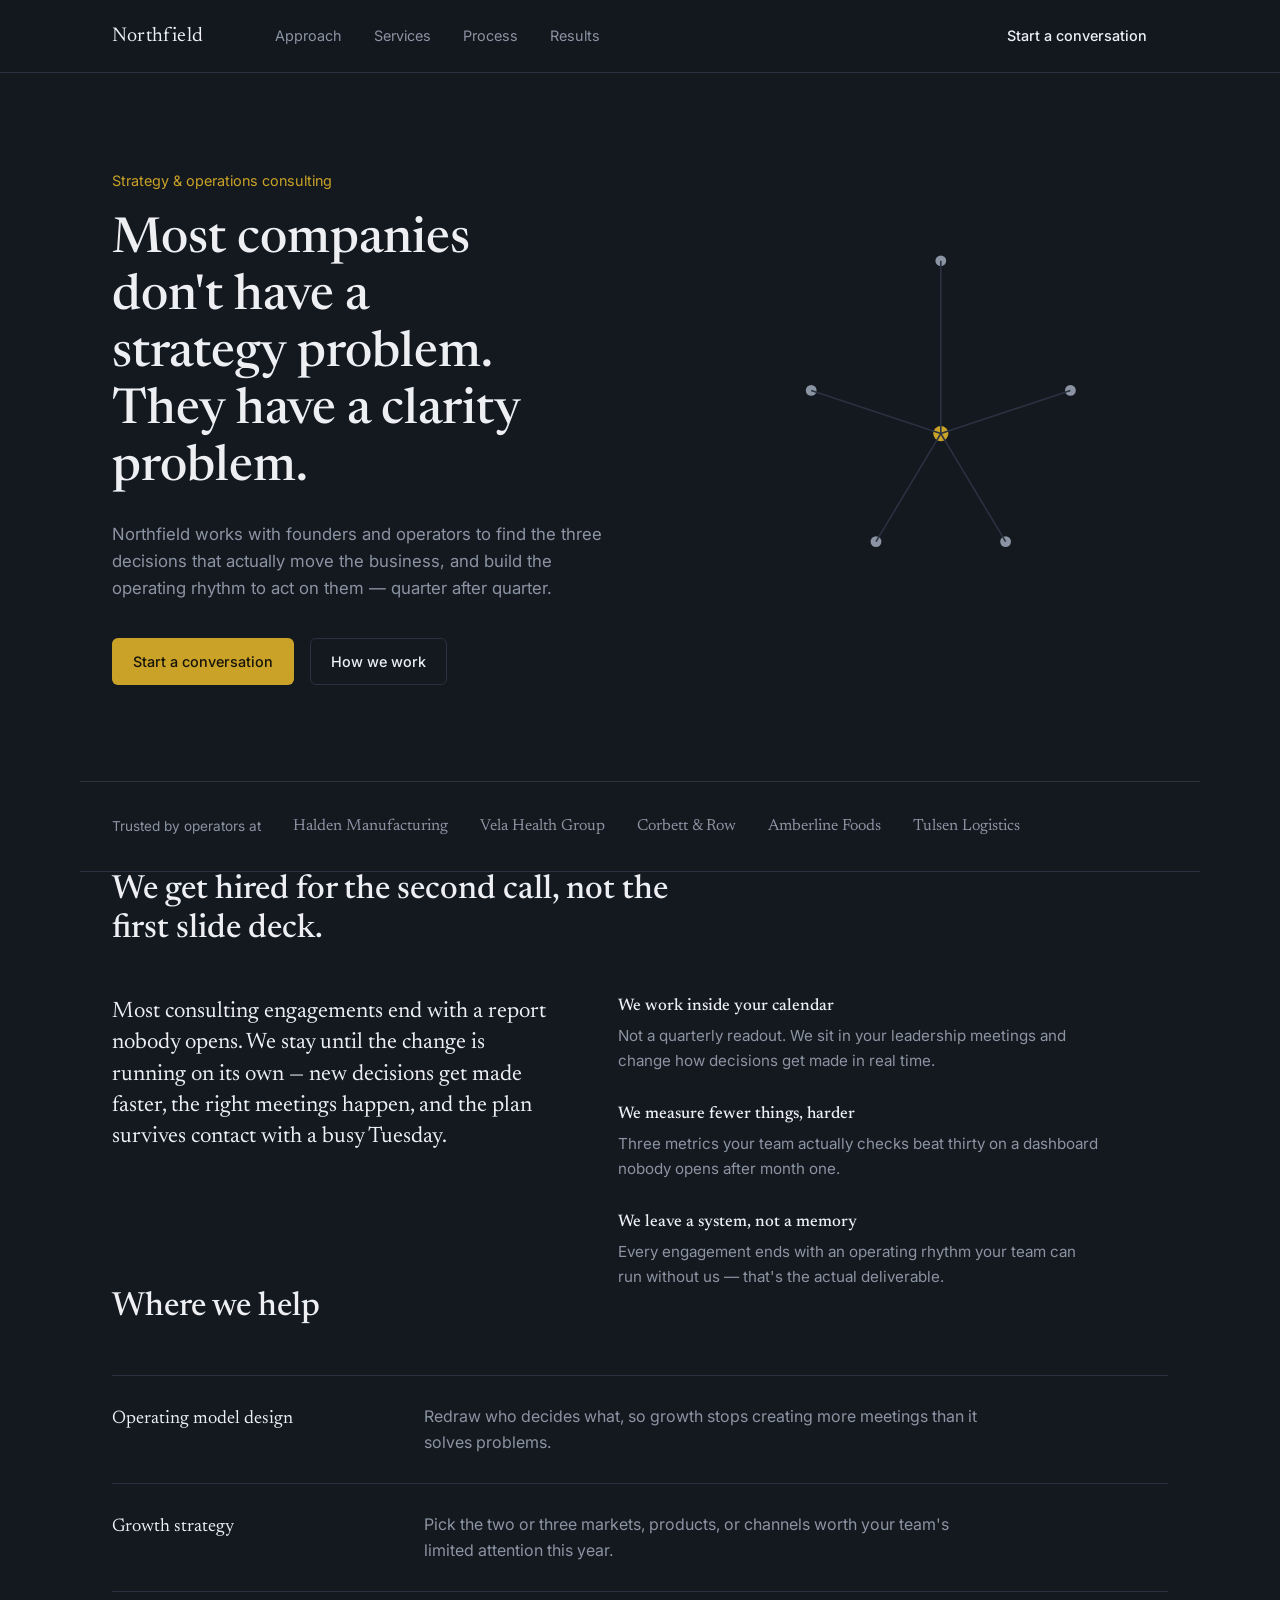
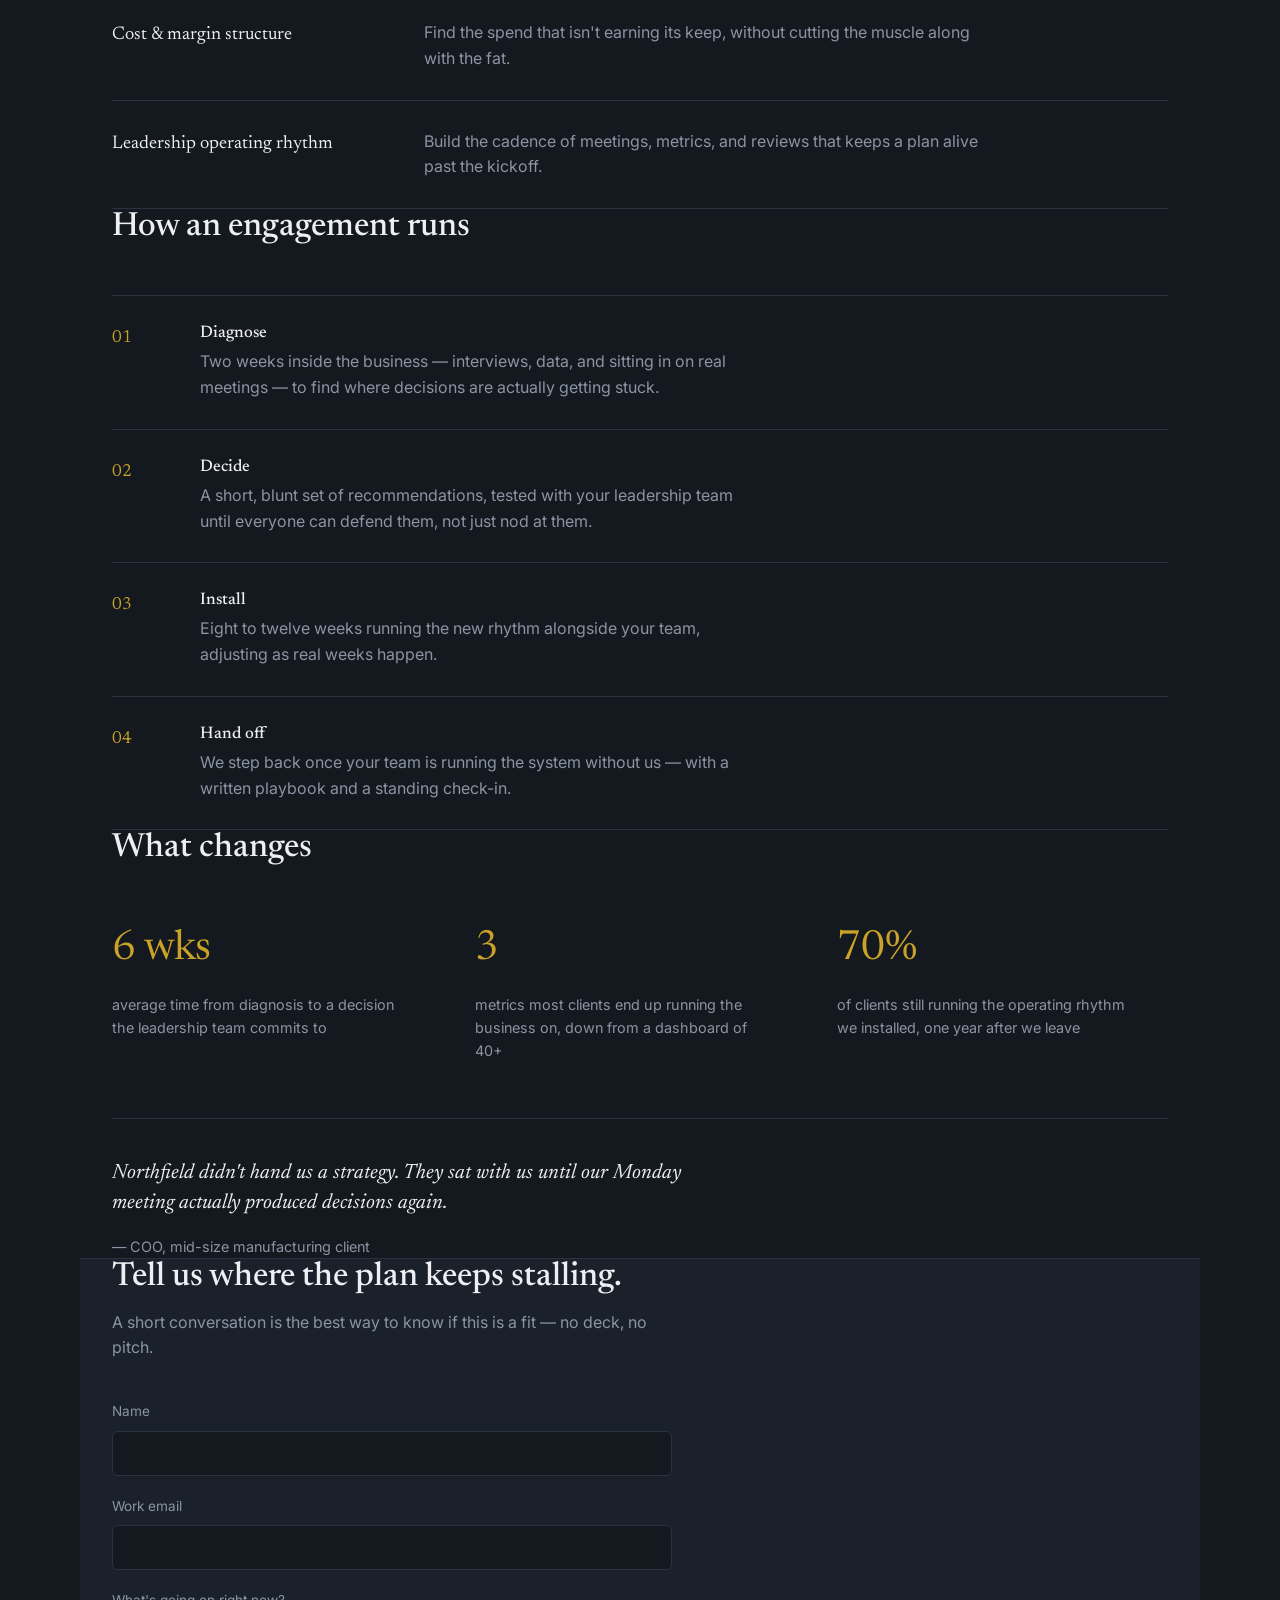
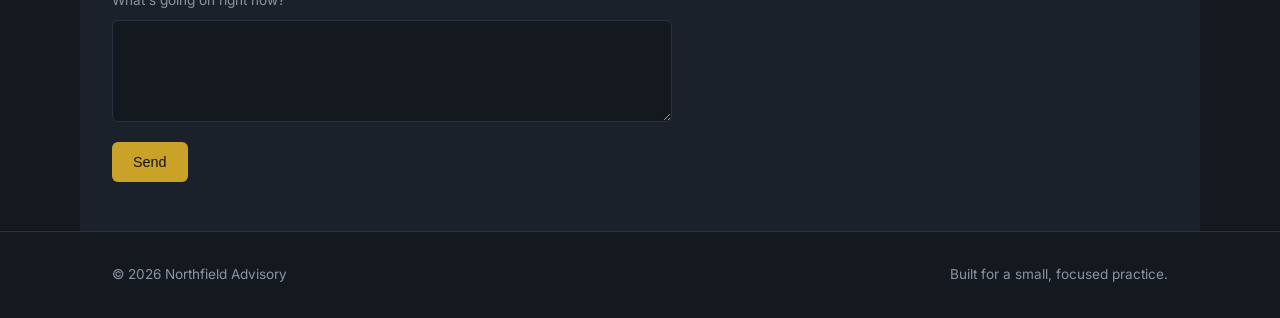
==== index.html @ 69c6c105 "Add files via upload" ====
<!DOCTYPE html>
<html lang="en">
<head>
<meta charset="UTF-8">
<meta name="viewport" content="width=device-width, initial-scale=1.0">
<title>Northfield Advisory — Strategy & Operations Consulting</title>
<meta name="description" content="Northfield Advisory helps mid-size companies fix operations, sharpen strategy, and grow without adding chaos.">
<link rel="preconnect" href="https://fonts.googleapis.com">
<link rel="preconnect" href="https://fonts.gstatic.com" crossorigin>
<link href="https://fonts.googleapis.com/css2?family=Newsreader:ital,opsz,wght@0,6..72,400;0,6..72,500;0,6..72,600;1,6..72,400&family=Inter:wght@400;500;600&display=swap" rel="stylesheet">
<link rel="stylesheet" href="style.css">
</head>
<body>

<header class="site-header">
  <div class="wrap header-row">
    <a href="#top" class="wordmark">Northfield</a>
    <nav class="nav" aria-label="Primary">
      <a href="#approach">Approach</a>
      <a href="#services">Services</a>
      <a href="#process">Process</a>
      <a href="#results">Results</a>
    </nav>
    <a href="#contact" class="btn btn-header">Start a conversation</a>
    <button class="nav-toggle" aria-label="Open menu" aria-expanded="false">
      <span></span><span></span><span></span>
    </button>
  </div>
</header>

<nav class="nav-mobile" aria-label="Mobile">
  <a href="#approach">Approach</a>
  <a href="#services">Services</a>
  <a href="#process">Process</a>
  <a href="#results">Results</a>
  <a href="#contact">Start a conversation</a>
</nav>

<main id="top">

  <section class="hero wrap">
    <div class="hero-text">
      <p class="kicker">Strategy &amp; operations consulting</p>
      <h1>Most companies don't have a strategy problem.<br>They have a clarity problem.</h1>
      <p class="hero-sub">Northfield works with founders and operators to find the three decisions that actually move the business, and build the operating rhythm to act on them — quarter after quarter.</p>
      <div class="hero-actions">
        <a href="#contact" class="btn btn-primary">Start a conversation</a>
        <a href="#approach" class="btn btn-ghost">How we work</a>
      </div>
    </div>
    <div class="hero-diagram" aria-hidden="true">
      <svg viewBox="0 0 420 420" fill="none" xmlns="http://www.w3.org/2000/svg">
        <circle cx="210" cy="60" r="5" class="node node-a"/>
        <circle cx="90" cy="180" r="5" class="node node-b"/>
        <circle cx="330" cy="180" r="5" class="node node-b"/>
        <circle cx="150" cy="320" r="5" class="node node-c"/>
        <circle cx="270" cy="320" r="5" class="node node-c"/>
        <circle cx="210" cy="220" r="7" class="node node-core"/>
        <line x1="210" y1="60" x2="210" y2="220" class="edge"/>
        <line x1="90" y1="180" x2="210" y2="220" class="edge"/>
        <line x1="330" y1="180" x2="210" y2="220" class="edge"/>
        <line x1="150" y1="320" x2="210" y2="220" class="edge"/>
        <line x1="270" y1="320" x2="210" y2="220" class="edge"/>
      </svg>
    </div>
  </section>

  <section class="strip wrap">
    <p>Trusted by operators at</p>
    <ul class="logo-row">
      <li>Halden Manufacturing</li>
      <li>Vela Health Group</li>
      <li>Corbett &amp; Row</li>
      <li>Amberline Foods</li>
      <li>Tulsen Logistics</li>
    </ul>
  </section>

  <section id="approach" class="approach wrap">
    <div class="section-head">
      <h2>We get hired for the second call, not the first slide deck.</h2>
    </div>
    <div class="approach-grid">
      <p class="approach-lead">Most consulting engagements end with a report nobody opens. We stay until the change is running on its own — new decisions get made faster, the right meetings happen, and the plan survives contact with a busy Tuesday.</p>
      <div class="approach-points">
        <div class="point">
          <h3>We work inside your calendar</h3>
          <p>Not a quarterly readout. We sit in your leadership meetings and change how decisions get made in real time.</p>
        </div>
        <div class="point">
          <h3>We measure fewer things, harder</h3>
          <p>Three metrics your team actually checks beat thirty on a dashboard nobody opens after month one.</p>
        </div>
        <div class="point">
          <h3>We leave a system, not a memory</h3>
          <p>Every engagement ends with an operating rhythm your team can run without us — that's the actual deliverable.</p>
        </div>
      </div>
    </div>
  </section>

  <section id="services" class="services wrap">
    <div class="section-head">
      <h2>Where we help</h2>
    </div>
    <ul class="service-list">
      <li class="service-row">
        <span class="service-name">Operating model design</span>
        <span class="service-desc">Redraw who decides what, so growth stops creating more meetings than it solves problems.</span>
      </li>
      <li class="service-row">
        <span class="service-name">Growth strategy</span>
        <span class="service-desc">Pick the two or three markets, products, or channels worth your team's limited attention this year.</span>
      </li>
      <li class="service-row">
        <span class="service-name">Cost &amp; margin structure</span>
        <span class="service-desc">Find the spend that isn't earning its keep, without cutting the muscle along with the fat.</span>
      </li>
      <li class="service-row">
        <span class="service-name">Leadership operating rhythm</span>
        <span class="service-desc">Build the cadence of meetings, metrics, and reviews that keeps a plan alive past the kickoff.</span>
      </li>
    </ul>
  </section>

  <section id="process" class="process wrap">
    <div class="section-head">
      <h2>How an engagement runs</h2>
    </div>
    <ol class="process-list">
      <li>
        <span class="process-index">01</span>
        <div>
          <h3>Diagnose</h3>
          <p>Two weeks inside the business — interviews, data, and sitting in on real meetings — to find where decisions are actually getting stuck.</p>
        </div>
      </li>
      <li>
        <span class="process-index">02</span>
        <div>
          <h3>Decide</h3>
          <p>A short, blunt set of recommendations, tested with your leadership team until everyone can defend them, not just nod at them.</p>
        </div>
      </li>
      <li>
        <span class="process-index">03</span>
        <div>
          <h3>Install</h3>
          <p>Eight to twelve weeks running the new rhythm alongside your team, adjusting as real weeks happen.</p>
        </div>
      </li>
      <li>
        <span class="process-index">04</span>
        <div>
          <h3>Hand off</h3>
          <p>We step back once your team is running the system without us — with a written playbook and a standing check-in.</p>
        </div>
      </li>
    </ol>
  </section>

  <section id="results" class="results wrap">
    <div class="section-head">
      <h2>What changes</h2>
    </div>
    <div class="results-grid">
      <div class="stat">
        <p class="stat-number">6 wks</p>
        <p class="stat-label">average time from diagnosis to a decision the leadership team commits to</p>
      </div>
      <div class="stat">
        <p class="stat-number">3</p>
        <p class="stat-label">metrics most clients end up running the business on, down from a dashboard of 40+</p>
      </div>
      <div class="stat">
        <p class="stat-number">70%</p>
        <p class="stat-label">of clients still running the operating rhythm we installed, one year after we leave</p>
      </div>
    </div>
    <blockquote class="quote">
      <p>Northfield didn't hand us a strategy. They sat with us until our Monday meeting actually produced decisions again.</p>
      <cite>— COO, mid-size manufacturing client</cite>
    </blockquote>
  </section>

  <section id="contact" class="contact wrap">
    <div class="contact-inner">
      <h2>Tell us where the plan keeps stalling.</h2>
      <p>A short conversation is the best way to know if this is a fit — no deck, no pitch.</p>
      <form class="contact-form" id="contact-form" novalidate>
        <div class="form-row">
          <label for="name">Name</label>
          <input type="text" id="name" name="name" required>
        </div>
        <div class="form-row">
          <label for="email">Work email</label>
          <input type="email" id="email" name="email" required>
        </div>
        <div class="form-row">
          <label for="message">What's going on right now?</label>
          <textarea id="message" name="message" rows="4" required></textarea>
        </div>
        <button type="submit" class="btn btn-primary">Send</button>
        <p class="form-status" id="form-status" role="status" aria-live="polite"></p>
      </form>
    </div>
  </section>

</main>

<footer class="site-footer">
  <div class="wrap footer-row">
    <p>&copy; <span id="year"></span> Northfield Advisory</p>
    <p class="footer-note">Built for a small, focused practice.</p>
  </div>
</footer>

<script src="script.js"></script>
</body>
</html>
---- style.css ----
/* ---------- Tokens ---------- */
:root {
  --bg: #14181F;
  --surface: #1B212B;
  --line: #2A3140;
  --text: #EDEFF2;
  --text-muted: #8B94A3;
  --accent: #C9A227;
  --accent-dim: #9C8036;

  --font-display: "Newsreader", Georgia, serif;
  --font-body: "Inter", -apple-system, BlinkMacSystemFont, sans-serif;

  --wrap: 1120px;
  --radius: 6px;
}

* { box-sizing: border-box; }

html { scroll-behavior: smooth; }

@media (prefers-reduced-motion: reduce) {
  html { scroll-behavior: auto; }
  * { animation-duration: 0.01ms !important; transition-duration: 0.01ms !important; }
}

body {
  margin: 0;
  background: var(--bg);
  color: var(--text);
  font-family: var(--font-body);
  font-size: 16px;
  line-height: 1.6;
  -webkit-font-smoothing: antialiased;
}

.wrap {
  max-width: var(--wrap);
  margin: 0 auto;
  padding: 0 32px;
}

h1, h2, h3 {
  font-family: var(--font-display);
  font-weight: 500;
  line-height: 1.15;
  margin: 0;
  color: var(--text);
}

p { margin: 0; }

a {
  color: inherit;
  text-decoration: none;
}

:focus-visible {
  outline: 2px solid var(--accent);
  outline-offset: 3px;
}

/* ---------- Header ---------- */
.site-header {
  position: sticky;
  top: 0;
  z-index: 50;
  background: rgba(20, 24, 31, 0.88);
  backdrop-filter: blur(8px);
  border-bottom: 1px solid var(--line);
}

.header-row {
  display: flex;
  align-items: center;
  justify-content: space-between;
  height: 72px;
  gap: 24px;
}

.wordmark {
  font-family: var(--font-display);
  font-size: 1.25rem;
  letter-spacing: 0.01em;
}

.nav {
  display: flex;
  gap: 32px;
  margin-right: auto;
  margin-left: 48px;
}

.nav a {
  font-size: 0.9rem;
  color: var(--text-muted);
  transition: color 0.15s ease;
}

.nav a:hover { color: var(--text); }

.btn {
  display: inline-flex;
  align-items: center;
  justify-content: center;
  padding: 11px 20px;
  border-radius: var(--radius);
  font-size: 0.9rem;
  font-weight: 500;
  border: 1px solid transparent;
  cursor: pointer;
  transition: background 0.15s ease, border-color 0.15s ease, color 0.15s ease;
}

.btn-primary {
  background: var(--accent);
  color: #17140A;
}
.btn-primary:hover { background: #DDB542; }

.btn-ghost {
  border-color: var(--line);
  color: var(--text);
}
.btn-ghost:hover { border-color: var(--text-muted); }

.btn-header { flex-shrink: 0; }

.nav-toggle {
  display: none;
  flex-direction: column;
  justify-content: center;
  gap: 5px;
  width: 32px;
  height: 32px;
  background: none;
  border: none;
  cursor: pointer;
}
.nav-toggle span {
  display: block;
  height: 2px;
  background: var(--text);
}

.nav-mobile {
  display: none;
  flex-direction: column;
  background: var(--surface);
  border-bottom: 1px solid var(--line);
  padding: 8px 32px 20px;
}
.nav-mobile a {
  padding: 12px 0;
  border-bottom: 1px solid var(--line);
  color: var(--text-muted);
}
.nav-mobile a:last-child { border-bottom: none; }
.nav-mobile.open { display: flex; }

@media (max-width: 860px) {
  .nav { display: none; }
  .btn-header { display: none; }
  .nav-toggle { display: flex; }
}

/* ---------- Hero ---------- */
.hero {
  display: grid;
  grid-template-columns: 1.1fr 0.9fr;
  align-items: center;
  gap: 48px;
  padding-top: 96px;
  padding-bottom: 96px;
}

.kicker {
  font-size: 0.9rem;
  color: var(--accent);
  margin-bottom: 20px;
}

.hero h1 {
  font-size: clamp(2.1rem, 4vw, 3.1rem);
  max-width: 14ch;
}

.hero-sub {
  margin-top: 24px;
  max-width: 46ch;
  color: var(--text-muted);
  font-size: 1.05rem;
}

.hero-actions {
  display: flex;
  gap: 16px;
  margin-top: 36px;
}

.hero-diagram svg { width: 100%; height: auto; }
.node { fill: var(--text-muted); }
.node-core { fill: var(--accent); }
.edge { stroke: var(--line); stroke-width: 1.5; }

@media (max-width: 860px) {
  .hero { grid-template-columns: 1fr; padding-top: 56px; padding-bottom: 56px; }
  .hero-diagram { max-width: 260px; margin: 0 auto; order: -1; }
}

/* ---------- Logo strip ---------- */
.strip {
  padding: 32px 32px;
  border-top: 1px solid var(--line);
  border-bottom: 1px solid var(--line);
  display: flex;
  align-items: center;
  gap: 32px;
  flex-wrap: wrap;
}
.strip p {
  color: var(--text-muted);
  font-size: 0.85rem;
  flex-shrink: 0;
}
.logo-row {
  list-style: none;
  display: flex;
  gap: 32px;
  flex-wrap: wrap;
  margin: 0;
  padding: 0;
  color: var(--text-muted);
  font-family: var(--font-display);
  font-size: 1rem;
}

/* ---------- Section shared ---------- */
section { padding: 96px 32px; }
.section-head { max-width: 60ch; margin-bottom: 48px; }
.section-head h2 {
  font-size: clamp(1.6rem, 2.6vw, 2.1rem);
}

/* ---------- Approach ---------- */
.approach-grid {
  display: grid;
  grid-template-columns: 0.9fr 1.1fr;
  gap: 56px;
}
.approach-lead {
  font-family: var(--font-display);
  font-size: 1.4rem;
  line-height: 1.4;
  color: var(--text);
}
.approach-points {
  display: flex;
  flex-direction: column;
  gap: 32px;
}
.point h3 {
  font-size: 1.05rem;
  margin-bottom: 8px;
}
.point p {
  color: var(--text-muted);
  font-size: 0.95rem;
  max-width: 48ch;
}

@media (max-width: 860px) {
  .approach-grid { grid-template-columns: 1fr; gap: 32px; }
}

/* ---------- Services ---------- */
.service-list {
  list-style: none;
  margin: 0;
  padding: 0;
  border-top: 1px solid var(--line);
}
.service-row {
  display: grid;
  grid-template-columns: 280px 1fr;
  gap: 32px;
  padding: 28px 0;
  border-bottom: 1px solid var(--line);
}
.service-name {
  font-family: var(--font-display);
  font-size: 1.15rem;
}
.service-desc {
  color: var(--text-muted);
  max-width: 56ch;
}

@media (max-width: 700px) {
  .service-row { grid-template-columns: 1fr; gap: 8px; }
}

/* ---------- Process ---------- */
.process-list {
  list-style: none;
  margin: 0;
  padding: 0;
  display: flex;
  flex-direction: column;
  gap: 0;
}
.process-list li {
  display: grid;
  grid-template-columns: 64px 1fr;
  gap: 24px;
  padding: 28px 0;
  border-top: 1px solid var(--line);
}
.process-list li:last-child { border-bottom: 1px solid var(--line); }
.process-index {
  font-family: var(--font-display);
  color: var(--accent);
  font-size: 1.1rem;
}
.process-list h3 {
  font-size: 1.05rem;
  margin-bottom: 6px;
}
.process-list p {
  color: var(--text-muted);
  max-width: 56ch;
}

/* ---------- Results ---------- */
.results-grid {
  display: grid;
  grid-template-columns: repeat(3, 1fr);
  gap: 32px;
  margin-bottom: 56px;
}
.stat-number {
  font-family: var(--font-display);
  font-size: 2.6rem;
  color: var(--accent);
}
.stat-label {
  margin-top: 10px;
  color: var(--text-muted);
  font-size: 0.9rem;
  max-width: 32ch;
}
.quote {
  margin: 0;
  border-top: 1px solid var(--line);
  padding-top: 40px;
}
.quote p {
  font-family: var(--font-display);
  font-style: italic;
  font-size: 1.3rem;
  max-width: 52ch;
  line-height: 1.45;
}
.quote cite {
  display: block;
  margin-top: 16px;
  font-style: normal;
  color: var(--text-muted);
  font-size: 0.9rem;
}

@media (max-width: 860px) {
  .results-grid { grid-template-columns: 1fr; gap: 40px; }
}

/* ---------- Contact ---------- */
.contact {
  background: var(--surface);
  border-top: 1px solid var(--line);
}
.contact-inner { max-width: 560px; }
.contact h2 { font-size: clamp(1.6rem, 2.6vw, 2.1rem); }
.contact p { color: var(--text-muted); margin-top: 12px; }

.contact-form {
  margin-top: 40px;
  display: flex;
  flex-direction: column;
  gap: 20px;
}
.form-row {
  display: flex;
  flex-direction: column;
  gap: 8px;
}
.form-row label {
  font-size: 0.85rem;
  color: var(--text-muted);
}
.form-row input,
.form-row textarea {
  background: var(--bg);
  border: 1px solid var(--line);
  border-radius: var(--radius);
  color: var(--text);
  font-family: var(--font-body);
  font-size: 0.95rem;
  padding: 12px 14px;
  resize: vertical;
}
.form-row input:focus,
.form-row textarea:focus {
  border-color: var(--accent);
  outline: none;
}
.contact-form .btn { align-self: flex-start; }
.form-status {
  color: var(--accent);
  font-size: 0.9rem;
  min-height: 1.2em;
}

/* ---------- Footer ---------- */
.site-footer {
  border-top: 1px solid var(--line);
  padding: 32px;
}
.footer-row {
  display: flex;
  justify-content: space-between;
  color: var(--text-muted);
  font-size: 0.85rem;
  flex-wrap: wrap;
  gap: 8px;
}
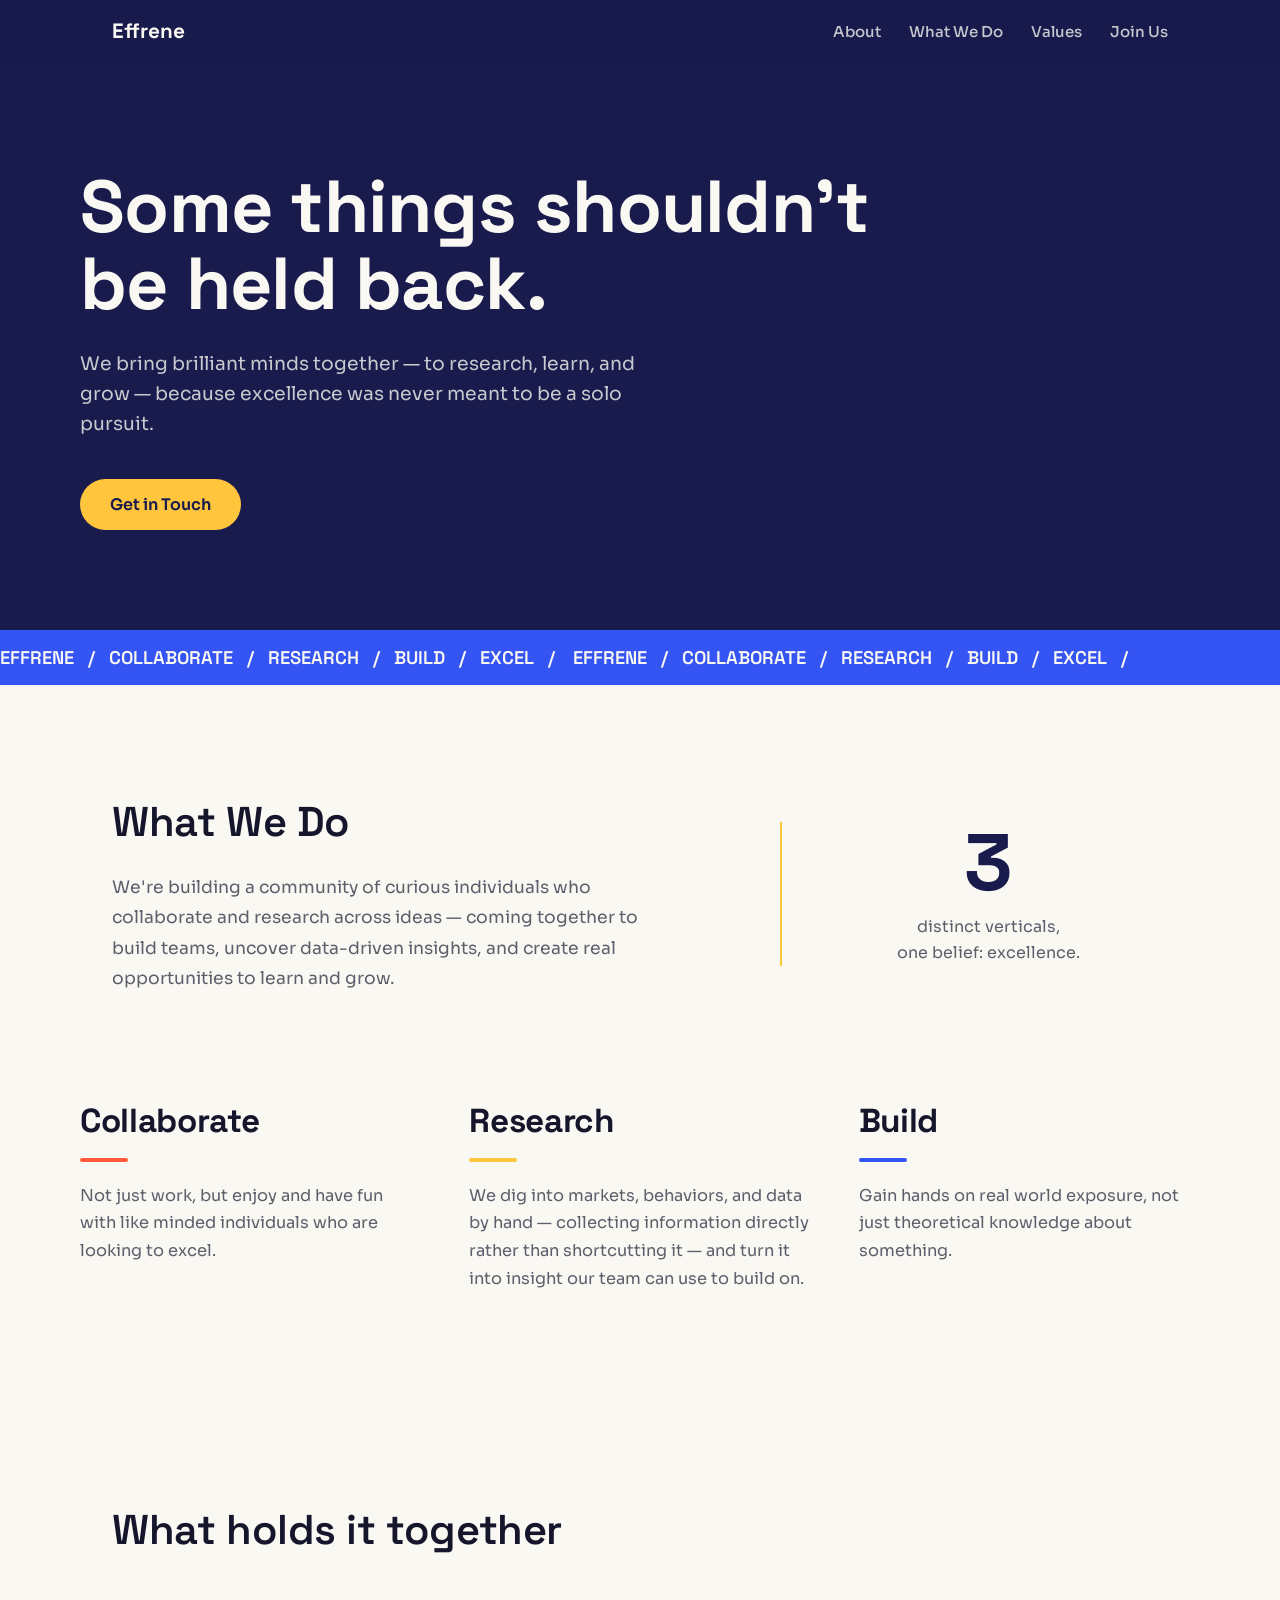
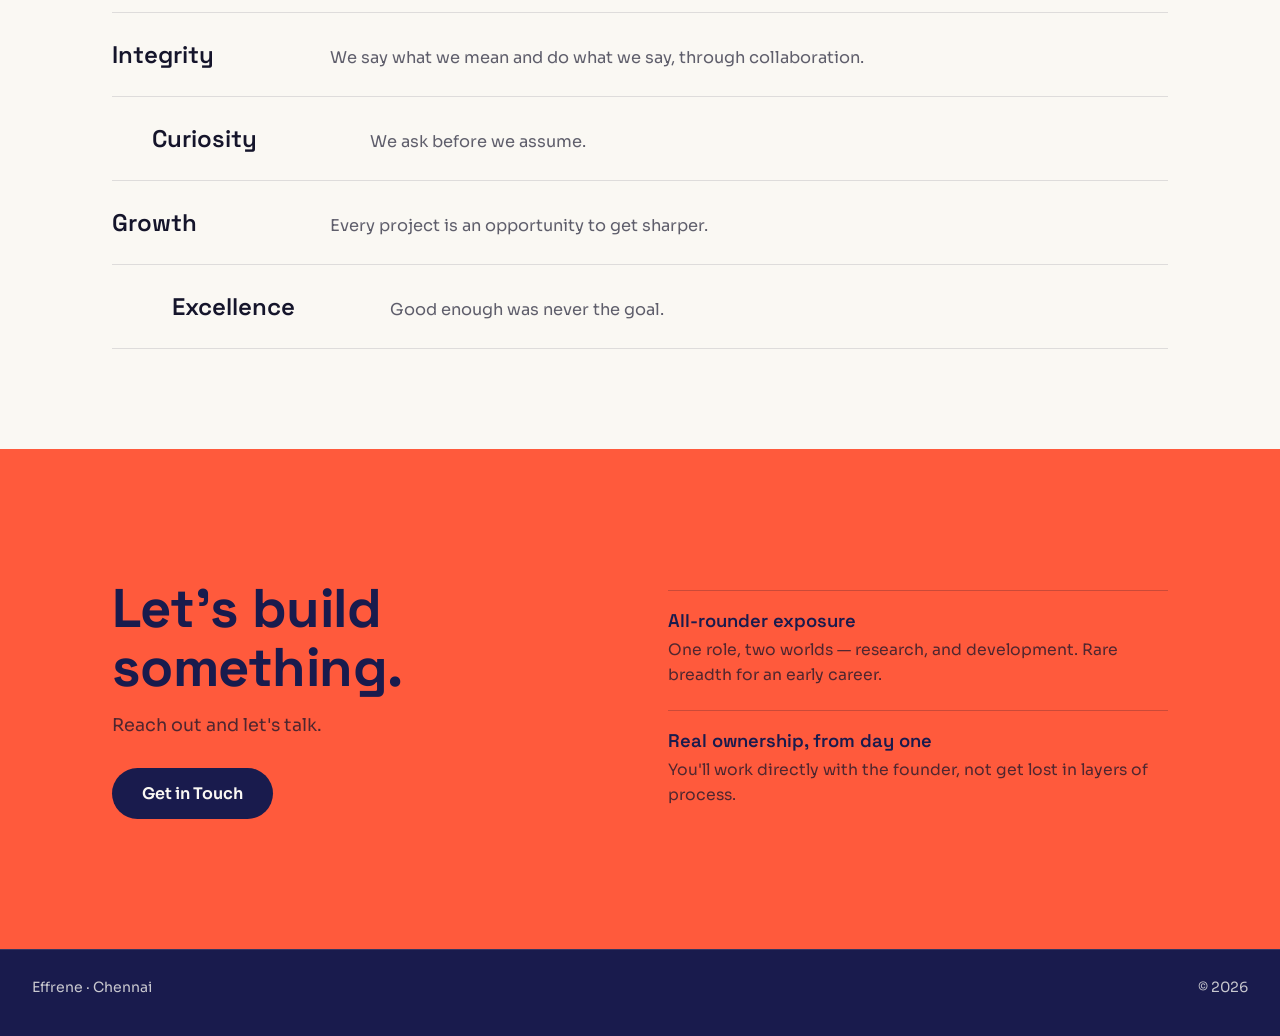
==== commit e1e5840b: "Add files via upload" ====
--- a/index.html
+++ b/index.html
@@ -3,218 +3,257 @@
 <head>
 <meta charset="UTF-8">
 <meta name="viewport" content="width=device-width, initial-scale=1.0">
-<title>Northfield Advisory — Strategy & Operations Consulting</title>
-<meta name="description" content="Northfield Advisory helps mid-size companies fix operations, sharpen strategy, and grow without adding chaos.">
+<title>Effrene — Collaborate. Research. Build.</title>
 <link rel="preconnect" href="https://fonts.googleapis.com">
 <link rel="preconnect" href="https://fonts.gstatic.com" crossorigin>
-<link href="https://fonts.googleapis.com/css2?family=Newsreader:ital,opsz,wght@0,6..72,400;0,6..72,500;0,6..72,600;1,6..72,400&family=Inter:wght@400;500;600&display=swap" rel="stylesheet">
-<link rel="stylesheet" href="style.css">
+<link href="https://fonts.googleapis.com/css2?family=Space+Grotesk:wght@500;600;700&family=Sora:wght@400;500;600&display=swap" rel="stylesheet">
+<style>
+  :root {
+    --indigo-deep: #191B4D;
+    --blue-electric: #3454F4;
+    --amber-pop: #FFC53D;
+    --coral: #FF5A3C;
+    --paper: #FAF8F3;
+    --ink: #15152B;
+    --ink-soft: rgba(21,21,43,0.68);
+    --paper-soft: rgba(250,248,243,0.78);
+  }
+
+  * { box-sizing: border-box; margin: 0; padding: 0; }
+  html { scroll-behavior: smooth; }
+
+  body {
+    font-family: 'Sora', sans-serif;
+    color: var(--ink);
+    background: var(--paper);
+    overflow-x: hidden;
+  }
+
+  h1, h2, h3, .display { font-family: 'Space Grotesk', sans-serif; letter-spacing: -0.01em; }
+  a { color: inherit; text-decoration: none; }
+  .wrap { max-width: 1120px; margin: 0 auto; padding: 0 32px; }
+
+  /* ---------- NAV ---------- */
+  nav {
+    position: fixed; top: 0; left: 0; right: 0; z-index: 50;
+    background: rgba(25,27,77,0.92); backdrop-filter: blur(6px);
+  }
+  .nav-inner {
+    max-width: 1120px; margin: 0 auto; padding: 18px 32px;
+    display: flex; align-items: center; justify-content: space-between;
+  }
+  .nav-logo { font-family: 'Space Grotesk', sans-serif; font-weight: 700; font-size: 1.3rem; color: var(--paper); }
+  .nav-links { display: flex; gap: 28px; }
+  .nav-links a { color: var(--paper-soft); font-size: 0.94rem; font-weight: 500; transition: color 0.2s ease; }
+  .nav-links a:hover { color: var(--amber-pop); }
+  @media (max-width: 720px) {
+    .nav-links { gap: 18px; }
+    .nav-links a { font-size: 0.84rem; }
+  }
+
+  /* ---------- HERO ---------- */
+  .hero { background: var(--indigo-deep); color: var(--paper); padding: 168px 32px 100px; position: relative; }
+  .hero-inner { max-width: 1120px; margin: 0 auto; }
+  .hero h1 {
+    font-size: clamp(2.6rem, 6vw, 4.6rem); font-weight: 700; line-height: 1.05; max-width: 820px;
+    opacity: 0; animation: riseIn 0.9s ease-out 0.15s forwards;
+  }
+  .hero p {
+    margin-top: 26px; font-size: 1.18rem; color: var(--paper-soft); max-width: 560px; line-height: 1.6;
+    opacity: 0; animation: riseIn 0.9s ease-out 0.35s forwards;
+  }
+  .hero-cta { margin-top: 40px; display: inline-block; opacity: 0; animation: riseIn 0.9s ease-out 0.55s forwards; }
+  @keyframes riseIn { from { opacity: 0; transform: translateY(18px); } to { opacity: 1; transform: translateY(0); } }
+  .btn-primary {
+    background: var(--amber-pop); color: var(--indigo-deep); padding: 15px 30px; border-radius: 100px;
+    font-weight: 600; font-size: 1rem; display: inline-block; transition: transform 0.2s ease, box-shadow 0.2s ease;
+  }
+  .btn-primary:hover { transform: translateY(-2px); box-shadow: 0 10px 24px rgba(255,197,61,0.35); }
+
+  /* ---------- MARQUEE ---------- */
+  .marquee { background: var(--blue-electric); overflow: hidden; white-space: nowrap; padding: 16px 0; }
+  .marquee-track { display: inline-block; animation: scroll 22s linear infinite; }
+  .marquee-track span { font-family: 'Space Grotesk', sans-serif; font-weight: 600; font-size: 1.15rem; color: var(--paper); margin-right: 14px; }
+  @keyframes scroll { from { transform: translateX(0); } to { transform: translateX(-50%); } }
+
+  /* ---------- WHAT WE DO (intro + stat) ---------- */
+  .work-intro { padding: 110px 32px 70px; }
+  .work-intro-grid { display: grid; grid-template-columns: 1.4fr 0.9fr; gap: 64px; align-items: center; }
+  .work-intro h2 { font-size: clamp(1.9rem, 3.4vw, 2.6rem); font-weight: 600; margin-bottom: 24px; }
+  .work-intro p { font-size: 1.08rem; line-height: 1.75; color: var(--ink-soft); max-width: 560px; }
+  .about-stat {
+    text-align: center; border-left: 2px solid var(--amber-pop); padding-left: 28px;
+    display: flex; flex-direction: column; align-items: center; justify-content: center;
+  }
+  .about-stat .num { font-family: 'Space Grotesk', sans-serif; font-size: 5rem; font-weight: 700; line-height: 1; color: var(--indigo-deep); }
+  .about-stat .num-label { margin-top: 12px; font-size: 1rem; color: var(--ink-soft); line-height: 1.6; }
+  .about-stat .num-label span { display: block; }
+  @media (max-width: 800px) { .work-intro-grid { grid-template-columns: 1fr; } }
+
+  /* ---------- VERTICAL COLUMNS ---------- */
+  .bands-row { padding: 40px 32px 100px; background: var(--paper); }
+  .bands-grid {
+    max-width: 1120px; margin: 0 auto; display: grid;
+    grid-template-columns: repeat(3, 1fr); gap: 48px;
+  }
+  .band-col .band-title { font-size: clamp(1.7rem, 2.6vw, 2.2rem); font-weight: 700; line-height: 1.1; color: var(--ink); }
+  .band-col .band-rule { width: 48px; height: 4px; margin: 18px 0 20px; border-radius: 2px; }
+  .band-col p { font-size: 1.02rem; line-height: 1.7; color: var(--ink-soft); }
+  .band-col.collaborate .band-rule { background: var(--coral); }
+  .band-col.research .band-rule { background: var(--amber-pop); }
+  .band-col.build .band-rule { background: var(--blue-electric); }
+  @media (max-width: 800px) {
+    .bands-grid { grid-template-columns: 1fr; gap: 56px; }
+  }
+
+  /* ---------- VALUES ---------- */
+  .values { padding: 110px 32px 100px; }
+  .values h2 { font-size: clamp(1.9rem, 3.4vw, 2.6rem); font-weight: 600; margin-bottom: 56px; }
+  .value-row { display: flex; align-items: baseline; gap: 28px; padding: 26px 0; border-top: 1px solid rgba(21,21,43,0.12); }
+  .value-row:last-child { border-bottom: 1px solid rgba(21,21,43,0.12); }
+  .value-row:nth-child(3) { padding-left: 40px; }
+  .value-row:nth-child(5) { padding-left: 60px; }
+  .value-name { font-family: 'Space Grotesk', sans-serif; font-weight: 600; font-size: 1.5rem; min-width: 190px; }
+  .value-desc { font-size: 1.02rem; color: var(--ink-soft); }
+  @media (max-width: 700px) {
+    .value-row, .value-row:nth-child(3), .value-row:nth-child(5) { flex-direction: column; gap: 6px; padding-left: 0 !important; }
+  }
+
+  /* ---------- JOIN US (incl. contact) ---------- */
+  .join { background: var(--coral); color: var(--indigo-deep); padding: 130px 32px; }
+  .join-grid { display: grid; grid-template-columns: 1fr 1fr; gap: 56px; align-items: center; }
+  .join h2 { font-size: clamp(2.2rem, 5vw, 3.4rem); font-weight: 700; line-height: 1.1; }
+  .join-sub { margin-top: 16px; font-size: 1.1rem; color: rgba(21,21,43,0.75); max-width: 420px; }
+  .join .btn-primary { margin-top: 32px; background: var(--indigo-deep); color: var(--paper); }
+  .join .btn-primary:hover { box-shadow: 0 10px 24px rgba(25,27,77,0.3); }
+  .join-list { display: flex; flex-direction: column; gap: 22px; }
+  .join-item { border-top: 1px solid rgba(21,21,43,0.22); padding-top: 18px; }
+  .join-item h4 { font-family: 'Space Grotesk', sans-serif; font-size: 1.15rem; font-weight: 600; margin-bottom: 6px; }
+  .join-item p { font-size: 0.98rem; color: rgba(21,21,43,0.75); line-height: 1.6; }
+  @media (max-width: 800px) { .join-grid { grid-template-columns: 1fr; } }
+
+  /* ---------- FOOTER ---------- */
+  footer {
+    background: var(--indigo-deep); color: var(--paper-soft); padding: 28px 32px 40px; font-size: 0.88rem;
+    display: flex; justify-content: space-between; flex-wrap: wrap; gap: 10px; border-top: 1px solid rgba(250,248,243,0.12);
+  }
+
+  @media (prefers-reduced-motion: reduce) {
+    .hero h1, .hero p, .hero-cta { animation: none; opacity: 1; }
+    .marquee-track { animation: none; }
+  }
+
+  a:focus-visible, .btn-primary:focus-visible { outline: 2px solid var(--amber-pop); outline-offset: 3px; }
+</style>
 </head>
 <body>
 
-<header class="site-header">
-  <div class="wrap header-row">
-    <a href="#top" class="wordmark">Northfield</a>
-    <nav class="nav" aria-label="Primary">
-      <a href="#approach">Approach</a>
-      <a href="#services">Services</a>
-      <a href="#process">Process</a>
-      <a href="#results">Results</a>
-    </nav>
-    <a href="#contact" class="btn btn-header">Start a conversation</a>
-    <button class="nav-toggle" aria-label="Open menu" aria-expanded="false">
-      <span></span><span></span><span></span>
-    </button>
+<nav>
+  <div class="nav-inner">
+    <div class="nav-logo">Effrene</div>
+    <div class="nav-links">
+      <a href="#work">About</a>
+      <a href="#work">What We Do</a>
+      <a href="#values">Values</a>
+      <a href="#join">Join Us</a>
+    </div>
+  </div>
+</nav>
+
+<header class="hero">
+  <div class="hero-inner">
+    <h1>Some things shouldn't be held back.</h1>
+    <p>We bring brilliant minds together — to research, learn, and grow — because excellence was never meant to be a solo pursuit.</p>
+    <a class="hero-cta btn-primary" href="mailto:abcd@gmail.com">Get in Touch</a>
   </div>
 </header>
 
-<nav class="nav-mobile" aria-label="Mobile">
-  <a href="#approach">Approach</a>
-  <a href="#services">Services</a>
-  <a href="#process">Process</a>
-  <a href="#results">Results</a>
-  <a href="#contact">Start a conversation</a>
-</nav>
-
-<main id="top">
-
-  <section class="hero wrap">
-    <div class="hero-text">
-      <p class="kicker">Strategy &amp; operations consulting</p>
-      <h1>Most companies don't have a strategy problem.<br>They have a clarity problem.</h1>
-      <p class="hero-sub">Northfield works with founders and operators to find the three decisions that actually move the business, and build the operating rhythm to act on them — quarter after quarter.</p>
-      <div class="hero-actions">
-        <a href="#contact" class="btn btn-primary">Start a conversation</a>
-        <a href="#approach" class="btn btn-ghost">How we work</a>
+<div class="marquee">
+  <div class="marquee-track">
+    <span>EFFRENE</span><span>/</span><span>COLLABORATE</span><span>/</span><span>RESEARCH</span><span>/</span><span>BUILD</span><span>/</span><span>EXCEL</span><span>/</span>
+    <span>EFFRENE</span><span>/</span><span>COLLABORATE</span><span>/</span><span>RESEARCH</span><span>/</span><span>BUILD</span><span>/</span><span>EXCEL</span><span>/</span>
+  </div>
+</div>
+
+<section class="work-intro" id="work">
+  <div class="wrap work-intro-grid">
+    <div>
+      <h2>What We Do</h2>
+      <p>We're building a community of curious individuals who collaborate and research across ideas — coming together to build teams, uncover data-driven insights, and create real opportunities to learn and grow.</p>
+    </div>
+    <div class="about-stat">
+      <div class="num">3</div>
+      <div class="num-label"><span>distinct verticals,</span><span>one belief: excellence.</span></div>
+    </div>
+  </div>
+</section>
+
+<section class="bands-row">
+  <div class="bands-grid">
+    <div class="band-col collaborate">
+      <h3 class="band-title">Collaborate</h3>
+      <div class="band-rule"></div>
+      <p>Not just work, but enjoy and have fun with like minded individuals who are looking to excel.</p>
+    </div>
+    <div class="band-col research">
+      <h3 class="band-title">Research</h3>
+      <div class="band-rule"></div>
+      <p>We dig into markets, behaviors, and data by hand — collecting information directly rather than shortcutting it — and turn it into insight our team can use to build on.</p>
+    </div>
+    <div class="band-col build">
+      <h3 class="band-title">Build</h3>
+      <div class="band-rule"></div>
+      <p>Gain hands on real world exposure, not just theoretical knowledge about something.</p>
+    </div>
+  </div>
+</section>
+
+<section class="values" id="values">
+  <div class="wrap">
+    <h2>What holds it together</h2>
+    <div class="value-row">
+      <div class="value-name">Integrity</div>
+      <div class="value-desc">We say what we mean and do what we say, through collaboration.</div>
+    </div>
+    <div class="value-row">
+      <div class="value-name">Curiosity</div>
+      <div class="value-desc">We ask before we assume.</div>
+    </div>
+    <div class="value-row">
+      <div class="value-name">Growth</div>
+      <div class="value-desc">Every project is an opportunity to get sharper.</div>
+    </div>
+    <div class="value-row">
+      <div class="value-name">Excellence</div>
+      <div class="value-desc">Good enough was never the goal.</div>
+    </div>
+  </div>
+</section>
+
+<section class="join" id="join">
+  <div class="wrap join-grid">
+    <div>
+      <h2>Let's build something.</h2>
+      <p class="join-sub">Reach out and let's talk.</p>
+      <a class="btn-primary" href="mailto:abcd@gmail.com">Get in Touch</a>
+    </div>
+    <div class="join-list">
+      <div class="join-item">
+        <h4>All-rounder exposure</h4>
+        <p>One role, two worlds — research, and development. Rare breadth for an early career.</p>
       </div>
-    </div>
-    <div class="hero-diagram" aria-hidden="true">
-      <svg viewBox="0 0 420 420" fill="none" xmlns="http://www.w3.org/2000/svg">
-        <circle cx="210" cy="60" r="5" class="node node-a"/>
-        <circle cx="90" cy="180" r="5" class="node node-b"/>
-        <circle cx="330" cy="180" r="5" class="node node-b"/>
-        <circle cx="150" cy="320" r="5" class="node node-c"/>
-        <circle cx="270" cy="320" r="5" class="node node-c"/>
-        <circle cx="210" cy="220" r="7" class="node node-core"/>
-        <line x1="210" y1="60" x2="210" y2="220" class="edge"/>
-        <line x1="90" y1="180" x2="210" y2="220" class="edge"/>
-        <line x1="330" y1="180" x2="210" y2="220" class="edge"/>
-        <line x1="150" y1="320" x2="210" y2="220" class="edge"/>
-        <line x1="270" y1="320" x2="210" y2="220" class="edge"/>
-      </svg>
-    </div>
-  </section>
-
-  <section class="strip wrap">
-    <p>Trusted by operators at</p>
-    <ul class="logo-row">
-      <li>Halden Manufacturing</li>
-      <li>Vela Health Group</li>
-      <li>Corbett &amp; Row</li>
-      <li>Amberline Foods</li>
-      <li>Tulsen Logistics</li>
-    </ul>
-  </section>
-
-  <section id="approach" class="approach wrap">
-    <div class="section-head">
-      <h2>We get hired for the second call, not the first slide deck.</h2>
-    </div>
-    <div class="approach-grid">
-      <p class="approach-lead">Most consulting engagements end with a report nobody opens. We stay until the change is running on its own — new decisions get made faster, the right meetings happen, and the plan survives contact with a busy Tuesday.</p>
-      <div class="approach-points">
-        <div class="point">
-          <h3>We work inside your calendar</h3>
-          <p>Not a quarterly readout. We sit in your leadership meetings and change how decisions get made in real time.</p>
-        </div>
-        <div class="point">
-          <h3>We measure fewer things, harder</h3>
-          <p>Three metrics your team actually checks beat thirty on a dashboard nobody opens after month one.</p>
-        </div>
-        <div class="point">
-          <h3>We leave a system, not a memory</h3>
-          <p>Every engagement ends with an operating rhythm your team can run without us — that's the actual deliverable.</p>
-        </div>
+      <div class="join-item">
+        <h4>Real ownership, from day one</h4>
+        <p>You'll work directly with the founder, not get lost in layers of process.</p>
       </div>
     </div>
-  </section>
-
-  <section id="services" class="services wrap">
-    <div class="section-head">
-      <h2>Where we help</h2>
-    </div>
-    <ul class="service-list">
-      <li class="service-row">
-        <span class="service-name">Operating model design</span>
-        <span class="service-desc">Redraw who decides what, so growth stops creating more meetings than it solves problems.</span>
-      </li>
-      <li class="service-row">
-        <span class="service-name">Growth strategy</span>
-        <span class="service-desc">Pick the two or three markets, products, or channels worth your team's limited attention this year.</span>
-      </li>
-      <li class="service-row">
-        <span class="service-name">Cost &amp; margin structure</span>
-        <span class="service-desc">Find the spend that isn't earning its keep, without cutting the muscle along with the fat.</span>
-      </li>
-      <li class="service-row">
-        <span class="service-name">Leadership operating rhythm</span>
-        <span class="service-desc">Build the cadence of meetings, metrics, and reviews that keeps a plan alive past the kickoff.</span>
-      </li>
-    </ul>
-  </section>
-
-  <section id="process" class="process wrap">
-    <div class="section-head">
-      <h2>How an engagement runs</h2>
-    </div>
-    <ol class="process-list">
-      <li>
-        <span class="process-index">01</span>
-        <div>
-          <h3>Diagnose</h3>
-          <p>Two weeks inside the business — interviews, data, and sitting in on real meetings — to find where decisions are actually getting stuck.</p>
-        </div>
-      </li>
-      <li>
-        <span class="process-index">02</span>
-        <div>
-          <h3>Decide</h3>
-          <p>A short, blunt set of recommendations, tested with your leadership team until everyone can defend them, not just nod at them.</p>
-        </div>
-      </li>
-      <li>
-        <span class="process-index">03</span>
-        <div>
-          <h3>Install</h3>
-          <p>Eight to twelve weeks running the new rhythm alongside your team, adjusting as real weeks happen.</p>
-        </div>
-      </li>
-      <li>
-        <span class="process-index">04</span>
-        <div>
-          <h3>Hand off</h3>
-          <p>We step back once your team is running the system without us — with a written playbook and a standing check-in.</p>
-        </div>
-      </li>
-    </ol>
-  </section>
-
-  <section id="results" class="results wrap">
-    <div class="section-head">
-      <h2>What changes</h2>
-    </div>
-    <div class="results-grid">
-      <div class="stat">
-        <p class="stat-number">6 wks</p>
-        <p class="stat-label">average time from diagnosis to a decision the leadership team commits to</p>
-      </div>
-      <div class="stat">
-        <p class="stat-number">3</p>
-        <p class="stat-label">metrics most clients end up running the business on, down from a dashboard of 40+</p>
-      </div>
-      <div class="stat">
-        <p class="stat-number">70%</p>
-        <p class="stat-label">of clients still running the operating rhythm we installed, one year after we leave</p>
-      </div>
-    </div>
-    <blockquote class="quote">
-      <p>Northfield didn't hand us a strategy. They sat with us until our Monday meeting actually produced decisions again.</p>
-      <cite>— COO, mid-size manufacturing client</cite>
-    </blockquote>
-  </section>
-
-  <section id="contact" class="contact wrap">
-    <div class="contact-inner">
-      <h2>Tell us where the plan keeps stalling.</h2>
-      <p>A short conversation is the best way to know if this is a fit — no deck, no pitch.</p>
-      <form class="contact-form" id="contact-form" novalidate>
-        <div class="form-row">
-          <label for="name">Name</label>
-          <input type="text" id="name" name="name" required>
-        </div>
-        <div class="form-row">
-          <label for="email">Work email</label>
-          <input type="email" id="email" name="email" required>
-        </div>
-        <div class="form-row">
-          <label for="message">What's going on right now?</label>
-          <textarea id="message" name="message" rows="4" required></textarea>
-        </div>
-        <button type="submit" class="btn btn-primary">Send</button>
-        <p class="form-status" id="form-status" role="status" aria-live="polite"></p>
-      </form>
-    </div>
-  </section>
-
-</main>
-
-<footer class="site-footer">
-  <div class="wrap footer-row">
-    <p>&copy; <span id="year"></span> Northfield Advisory</p>
-    <p class="footer-note">Built for a small, focused practice.</p>
-  </div>
+  </div>
+</section>
+
+<footer>
+  <div>Effrene · Chennai</div>
+  <div>© 2026</div>
 </footer>
 
-<script src="script.js"></script>
 </body>
 </html>
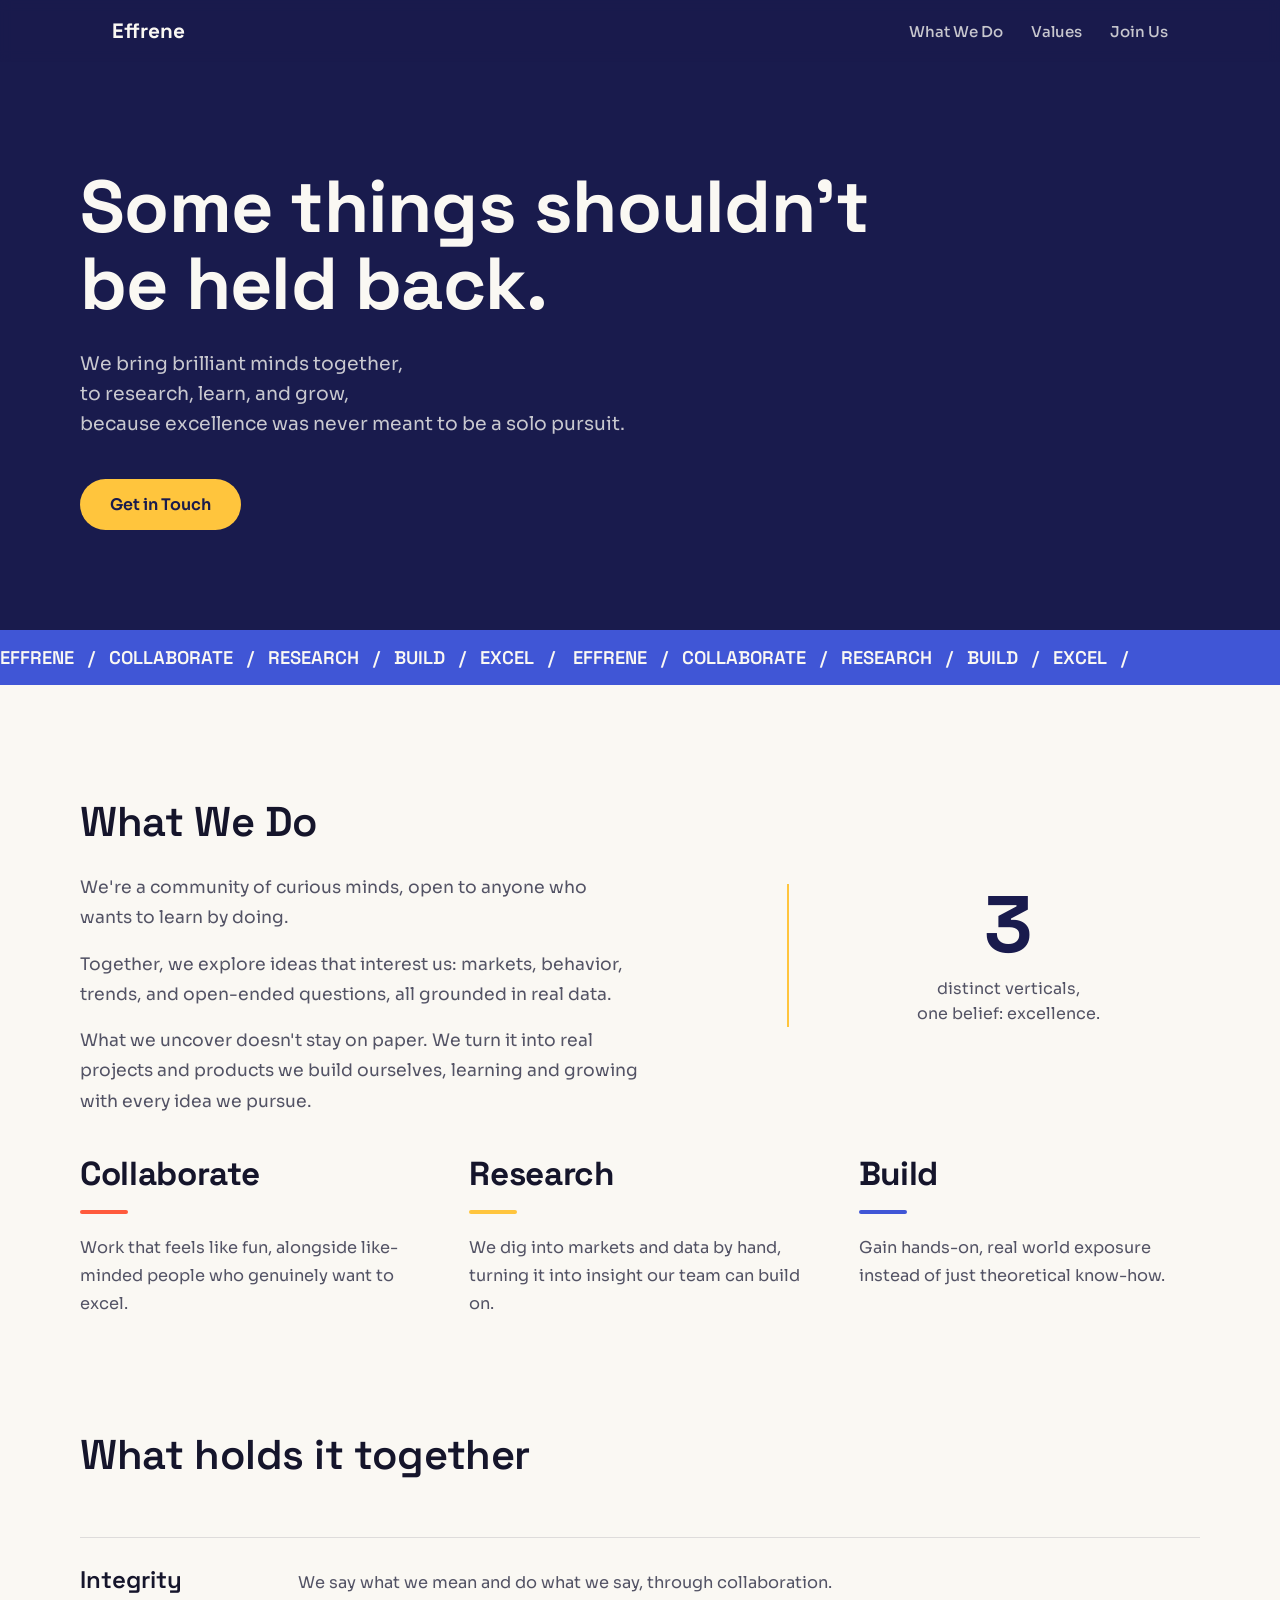
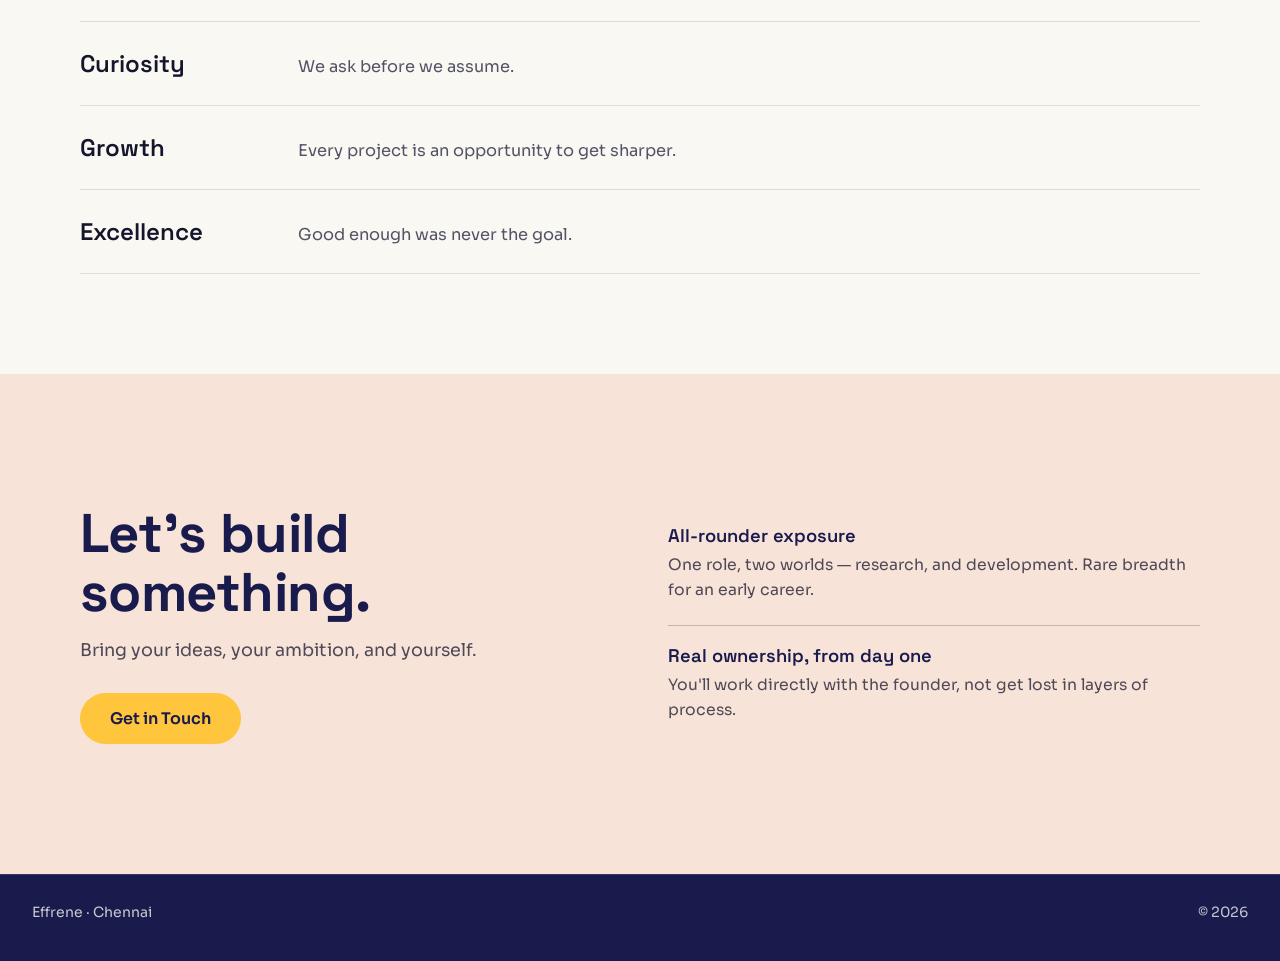
==== commit 96c5bd4b: "Add files via upload" ====
--- a/index.html
+++ b/index.html
@@ -10,12 +10,14 @@
 <style>
   :root {
     --indigo-deep: #191B4D;
-    --blue-electric: #3454F4;
+    --blue-electric: #4056D6;
+    --lavender-soft: #F0EFF7;
+    --peach-soft: #F7E3D8;
     --amber-pop: #FFC53D;
     --coral: #FF5A3C;
     --paper: #FAF8F3;
     --ink: #15152B;
-    --ink-soft: rgba(21,21,43,0.68);
+    --ink-soft: #535365;
     --paper-soft: rgba(250,248,243,0.78);
   }
 
@@ -31,7 +33,7 @@
 
   h1, h2, h3, .display { font-family: 'Space Grotesk', sans-serif; letter-spacing: -0.01em; }
   a { color: inherit; text-decoration: none; }
-  .wrap { max-width: 1120px; margin: 0 auto; padding: 0 32px; }
+  .wrap { max-width: 1120px; margin: 0 auto; }
 
   /* ---------- NAV ---------- */
   nav {
@@ -59,7 +61,7 @@
     opacity: 0; animation: riseIn 0.9s ease-out 0.15s forwards;
   }
   .hero p {
-    margin-top: 26px; font-size: 1.18rem; color: var(--paper-soft); max-width: 560px; line-height: 1.6;
+    margin-top: 26px; font-size: 1.18rem; color: var(--paper-soft); max-width: 550px; line-height: 1.6;
     opacity: 0; animation: riseIn 0.9s ease-out 0.35s forwards;
   }
   .hero-cta { margin-top: 40px; display: inline-block; opacity: 0; animation: riseIn 0.9s ease-out 0.55s forwards; }
@@ -77,10 +79,12 @@
   @keyframes scroll { from { transform: translateX(0); } to { transform: translateX(-50%); } }
 
   /* ---------- WHAT WE DO (intro + stat) ---------- */
-  .work-intro { padding: 110px 32px 70px; }
+  .work-intro { padding: 110px 32px 20px; }
   .work-intro-grid { display: grid; grid-template-columns: 1.4fr 0.9fr; gap: 64px; align-items: center; }
-  .work-intro h2 { font-size: clamp(1.9rem, 3.4vw, 2.6rem); font-weight: 600; margin-bottom: 24px; }
+  .work-intro h2 { font-family: 'Space Grotesk', sans-serif; font-size: clamp(1.9rem, 3.4vw, 2.6rem); font-weight: 600; letter-spacing: -0.01em; margin-bottom: 24px; }
   .work-intro p { font-size: 1.08rem; line-height: 1.75; color: var(--ink-soft); max-width: 560px; }
+  .work-intro p .line { display: block; margin-bottom: 16px; }
+  .work-intro p .line:last-child { margin-bottom: 0; }
   .about-stat {
     text-align: center; border-left: 2px solid var(--amber-pop); padding-left: 28px;
     display: flex; flex-direction: column; align-items: center; justify-content: center;
@@ -91,14 +95,14 @@
   @media (max-width: 800px) { .work-intro-grid { grid-template-columns: 1fr; } }
 
   /* ---------- VERTICAL COLUMNS ---------- */
-  .bands-row { padding: 40px 32px 100px; background: var(--paper); }
+  .bands-row { padding: 20px 32px 20px; background: var(--paper); }
   .bands-grid {
     max-width: 1120px; margin: 0 auto; display: grid;
     grid-template-columns: repeat(3, 1fr); gap: 48px;
   }
   .band-col .band-title { font-size: clamp(1.7rem, 2.6vw, 2.2rem); font-weight: 700; line-height: 1.1; color: var(--ink); }
   .band-col .band-rule { width: 48px; height: 4px; margin: 18px 0 20px; border-radius: 2px; }
-  .band-col p { font-size: 1.02rem; line-height: 1.7; color: var(--ink-soft); }
+  .band-col p { font-size: 1.02rem; line-height: 1.7; color: var(--ink-soft); text-align: left; }
   .band-col.collaborate .band-rule { background: var(--coral); }
   .band-col.research .band-rule { background: var(--amber-pop); }
   .band-col.build .band-rule { background: var(--blue-electric); }
@@ -107,27 +111,26 @@
   }
 
   /* ---------- VALUES ---------- */
-  .values { padding: 110px 32px 100px; }
-  .values h2 { font-size: clamp(1.9rem, 3.4vw, 2.6rem); font-weight: 600; margin-bottom: 56px; }
+  .values { padding: 90px 32px 100px; background: var(--paper); }
+  .values h2 { font-family: 'Space Grotesk', sans-serif; font-size: clamp(1.9rem, 3.4vw, 2.6rem); font-weight: 600; letter-spacing: -0.01em; margin-bottom: 56px; }
   .value-row { display: flex; align-items: baseline; gap: 28px; padding: 26px 0; border-top: 1px solid rgba(21,21,43,0.12); }
   .value-row:last-child { border-bottom: 1px solid rgba(21,21,43,0.12); }
-  .value-row:nth-child(3) { padding-left: 40px; }
-  .value-row:nth-child(5) { padding-left: 60px; }
   .value-name { font-family: 'Space Grotesk', sans-serif; font-weight: 600; font-size: 1.5rem; min-width: 190px; }
   .value-desc { font-size: 1.02rem; color: var(--ink-soft); }
   @media (max-width: 700px) {
-    .value-row, .value-row:nth-child(3), .value-row:nth-child(5) { flex-direction: column; gap: 6px; padding-left: 0 !important; }
+    .value-row { flex-direction: column; gap: 6px; }
   }
 
   /* ---------- JOIN US (incl. contact) ---------- */
-  .join { background: var(--coral); color: var(--indigo-deep); padding: 130px 32px; }
+  .join { background: var(--peach-soft); color: var(--indigo-deep); padding: 130px 32px; }
   .join-grid { display: grid; grid-template-columns: 1fr 1fr; gap: 56px; align-items: center; }
   .join h2 { font-size: clamp(2.2rem, 5vw, 3.4rem); font-weight: 700; line-height: 1.1; }
   .join-sub { margin-top: 16px; font-size: 1.1rem; color: rgba(21,21,43,0.75); max-width: 420px; }
-  .join .btn-primary { margin-top: 32px; background: var(--indigo-deep); color: var(--paper); }
-  .join .btn-primary:hover { box-shadow: 0 10px 24px rgba(25,27,77,0.3); }
+  .join .btn-primary { margin-top: 32px; background: var(--amber-pop); color: var(--indigo-deep); }
+  .join .btn-primary:hover { box-shadow: 0 10px 24px rgba(255,197,61,0.35); }
   .join-list { display: flex; flex-direction: column; gap: 22px; }
   .join-item { border-top: 1px solid rgba(21,21,43,0.22); padding-top: 18px; }
+  .join-item:first-child { border-top: none; padding-top: 0; }
   .join-item h4 { font-family: 'Space Grotesk', sans-serif; font-size: 1.15rem; font-weight: 600; margin-bottom: 6px; }
   .join-item p { font-size: 0.98rem; color: rgba(21,21,43,0.75); line-height: 1.6; }
   @media (max-width: 800px) { .join-grid { grid-template-columns: 1fr; } }
@@ -152,7 +155,6 @@
   <div class="nav-inner">
     <div class="nav-logo">Effrene</div>
     <div class="nav-links">
-      <a href="#work">About</a>
       <a href="#work">What We Do</a>
       <a href="#values">Values</a>
       <a href="#join">Join Us</a>
@@ -163,7 +165,7 @@
 <header class="hero">
   <div class="hero-inner">
     <h1>Some things shouldn't be held back.</h1>
-    <p>We bring brilliant minds together — to research, learn, and grow — because excellence was never meant to be a solo pursuit.</p>
+    <p>We bring brilliant minds together,<br>to research, learn, and grow,<br>because excellence was never meant to be a solo pursuit.</p>
     <a class="hero-cta btn-primary" href="mailto:abcd@gmail.com">Get in Touch</a>
   </div>
 </header>
@@ -179,7 +181,7 @@
   <div class="wrap work-intro-grid">
     <div>
       <h2>What We Do</h2>
-      <p>We're building a community of curious individuals who collaborate and research across ideas — coming together to build teams, uncover data-driven insights, and create real opportunities to learn and grow.</p>
+      <p><span class="line">We're a community of curious minds, open to anyone who wants to learn by doing.</span><span class="line">Together, we explore ideas that interest us: markets, behavior, trends, and open-ended questions, all grounded in real data.</span><span class="line">What we uncover doesn't stay on paper. We turn it into real projects and products we build ourselves, learning and growing with every idea we pursue.</span></p>
     </div>
     <div class="about-stat">
       <div class="num">3</div>
@@ -193,17 +195,17 @@
     <div class="band-col collaborate">
       <h3 class="band-title">Collaborate</h3>
       <div class="band-rule"></div>
-      <p>Not just work, but enjoy and have fun with like minded individuals who are looking to excel.</p>
+      <p>Work that feels like fun, alongside like-minded people who genuinely want to excel.</p>
     </div>
     <div class="band-col research">
       <h3 class="band-title">Research</h3>
       <div class="band-rule"></div>
-      <p>We dig into markets, behaviors, and data by hand — collecting information directly rather than shortcutting it — and turn it into insight our team can use to build on.</p>
+      <p>We dig into markets and data by hand, turning it into insight our team can build on.</p>
     </div>
     <div class="band-col build">
       <h3 class="band-title">Build</h3>
       <div class="band-rule"></div>
-      <p>Gain hands on real world exposure, not just theoretical knowledge about something.</p>
+      <p>Gain hands-on, real world exposure instead of just theoretical know-how.</p>
     </div>
   </div>
 </section>
@@ -234,7 +236,7 @@
   <div class="wrap join-grid">
     <div>
       <h2>Let's build something.</h2>
-      <p class="join-sub">Reach out and let's talk.</p>
+      <p class="join-sub">Bring your ideas, your ambition, and yourself.</p>
       <a class="btn-primary" href="mailto:abcd@gmail.com">Get in Touch</a>
     </div>
     <div class="join-list">
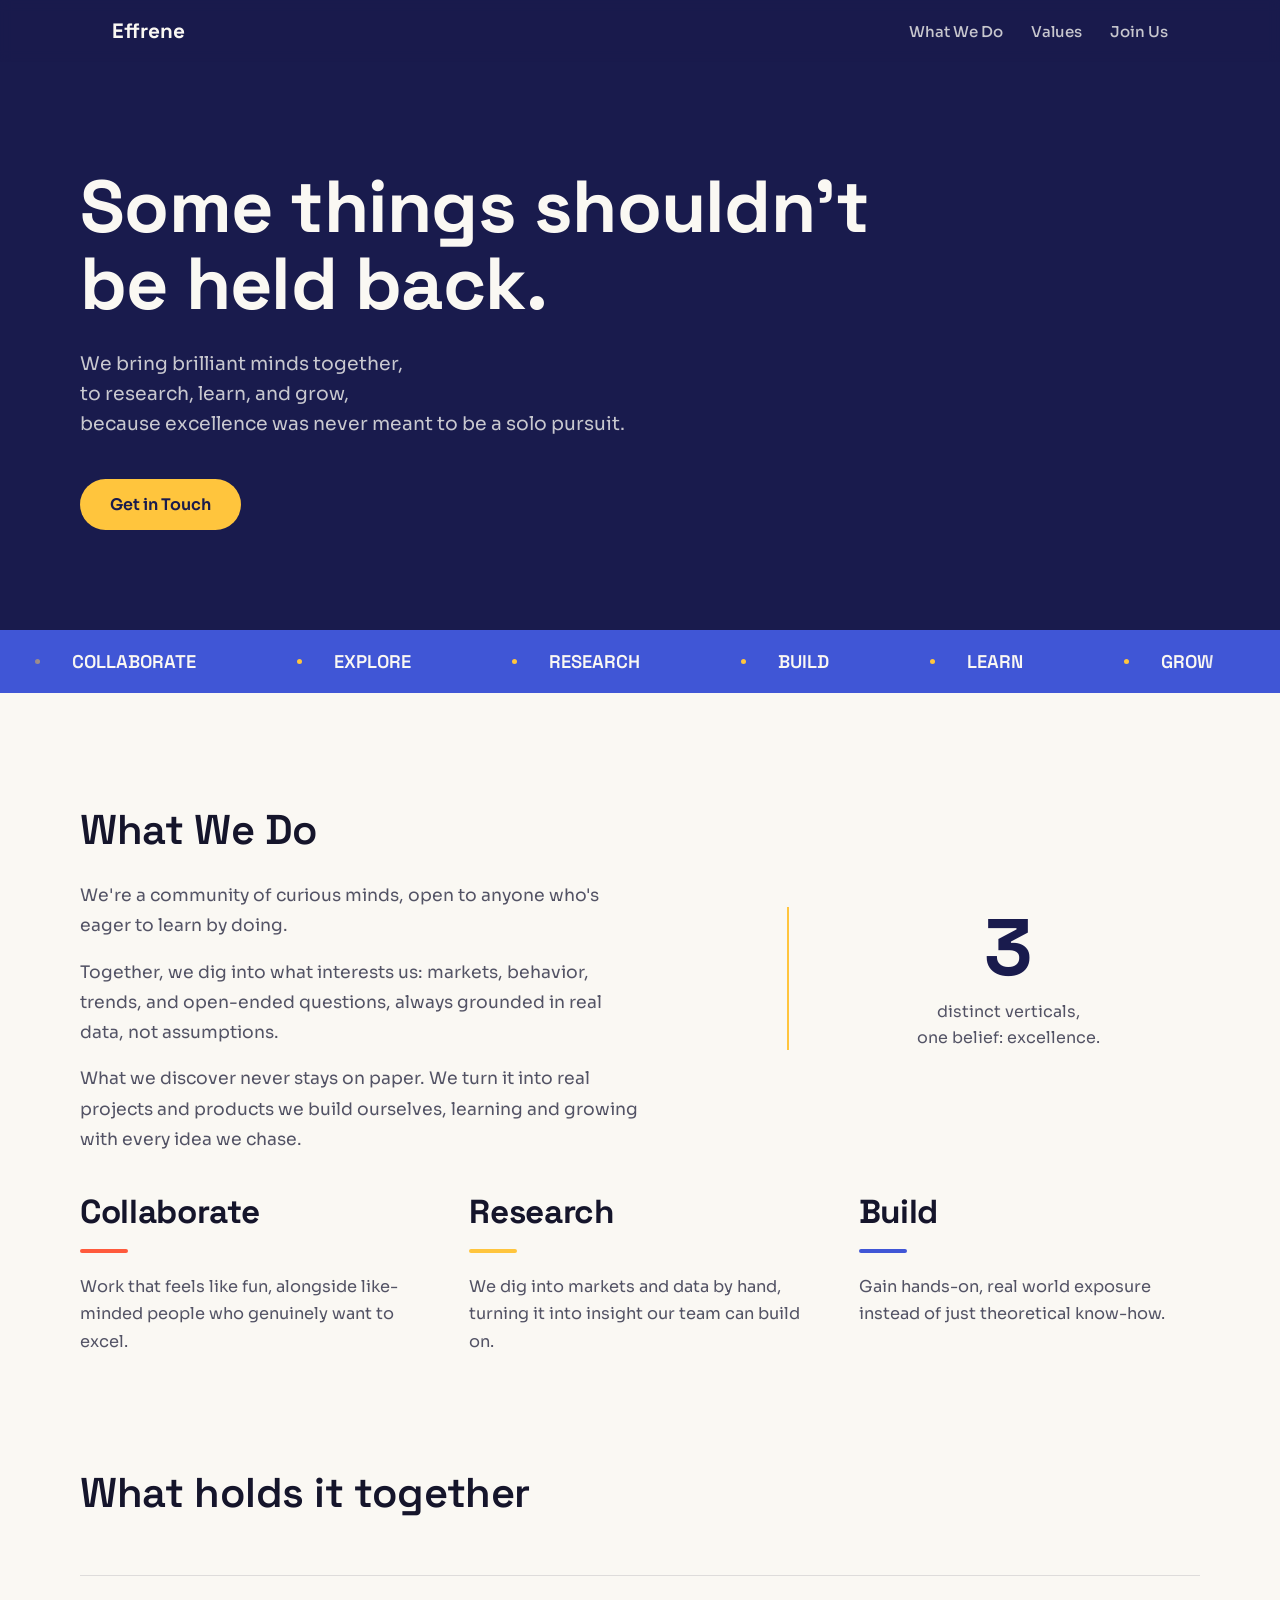
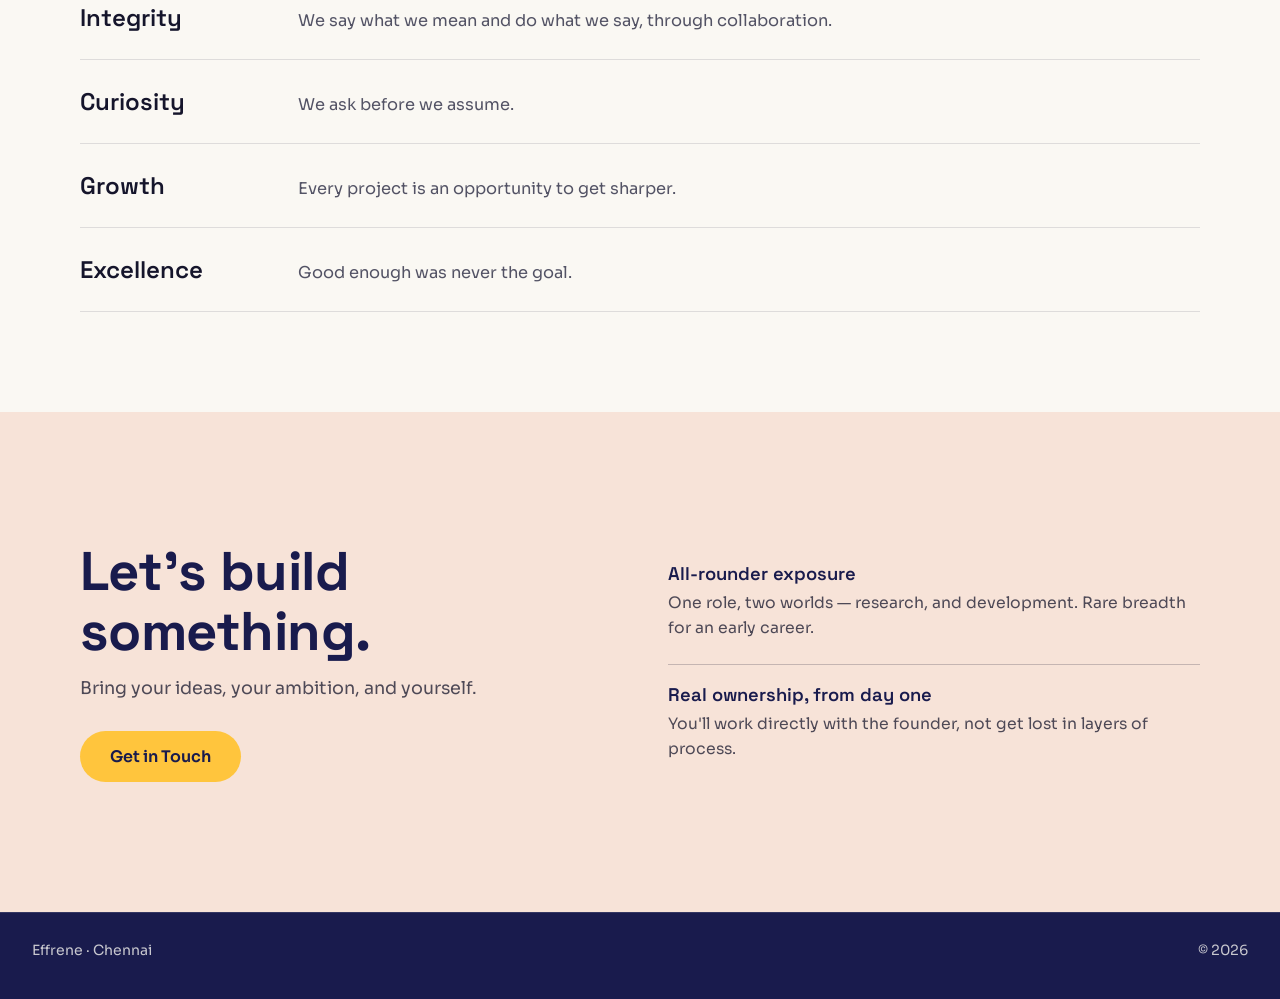
==== commit c085ac8f: "Add files via upload" ====
--- a/index.html
+++ b/index.html
@@ -73,9 +73,22 @@
   .btn-primary:hover { transform: translateY(-2px); box-shadow: 0 10px 24px rgba(255,197,61,0.35); }
 
   /* ---------- MARQUEE ---------- */
-  .marquee { background: var(--blue-electric); overflow: hidden; white-space: nowrap; padding: 16px 0; }
-  .marquee-track { display: inline-block; animation: scroll 22s linear infinite; }
-  .marquee-track span { font-family: 'Space Grotesk', sans-serif; font-weight: 600; font-size: 1.15rem; color: var(--paper); margin-right: 14px; }
+  .marquee { background: var(--blue-electric); overflow: hidden; padding: 20px 0; position: relative; }
+  .marquee::before, .marquee::after { content: ''; position: absolute; top: 0; bottom: 0; width: clamp(24px, 6vw, 100px); z-index: 1; pointer-events: none; }
+  .marquee::before { left: 0; background: linear-gradient(to right, var(--blue-electric), transparent); }
+  .marquee::after { right: 0; background: linear-gradient(to left, var(--blue-electric), transparent); }
+  .marquee-track { display: flex; width: max-content; animation: scroll 40s linear infinite; }
+  .marquee-group { display: flex; flex-shrink: 0; align-items: center; justify-content: space-around; min-width: 100vw; }
+  .marquee-group span { display: flex; align-items: center; gap: 32px; padding-right: 32px; white-space: nowrap; font-family: 'Space Grotesk', sans-serif; font-weight: 600; font-size: 1.15rem; color: var(--paper); }
+  .marquee-group span::before { content: ''; width: 5px; height: 5px; border-radius: 50%; background: var(--amber-pop); flex-shrink: 0; }
+  .marquee:hover .marquee-track, .marquee:focus .marquee-track { animation-play-state: paused; }
+  .marquee:focus-visible { outline: 2px solid var(--amber-pop); outline-offset: -3px; }
+  @media (prefers-reduced-motion: reduce) {
+    .marquee::before, .marquee::after { display: none; }
+    .marquee-track { width: 100%; }
+    .marquee-group { min-width: 0; width: 100%; flex-wrap: wrap; justify-content: center; gap: 16px 0; padding-left: 24px; }
+    .marquee-group[aria-hidden="true"] { display: none; }
+  }
   @keyframes scroll { from { transform: translateX(0); } to { transform: translateX(-50%); } }
 
   /* ---------- WHAT WE DO (intro + stat) ---------- */
@@ -166,14 +179,18 @@
   <div class="hero-inner">
     <h1>Some things shouldn't be held back.</h1>
     <p>We bring brilliant minds together,<br>to research, learn, and grow,<br>because excellence was never meant to be a solo pursuit.</p>
-    <a class="hero-cta btn-primary" href="mailto:abcd@gmail.com">Get in Touch</a>
+    <a class="hero-cta btn-primary" href="#join">Get in Touch</a>
   </div>
 </header>
 
-<div class="marquee">
+<div class="marquee" tabindex="0" role="region" aria-label="Our approach. Hover or focus to pause scrolling.">
   <div class="marquee-track">
-    <span>EFFRENE</span><span>/</span><span>COLLABORATE</span><span>/</span><span>RESEARCH</span><span>/</span><span>BUILD</span><span>/</span><span>EXCEL</span><span>/</span>
-    <span>EFFRENE</span><span>/</span><span>COLLABORATE</span><span>/</span><span>RESEARCH</span><span>/</span><span>BUILD</span><span>/</span><span>EXCEL</span><span>/</span>
+    <div class="marquee-group">
+      <span>COLLABORATE</span><span>EXPLORE</span><span>RESEARCH</span><span>BUILD</span><span>LEARN</span><span>GROW</span>
+    </div>
+    <div class="marquee-group" aria-hidden="true">
+      <span>COLLABORATE</span><span>EXPLORE</span><span>RESEARCH</span><span>BUILD</span><span>LEARN</span><span>GROW</span>
+    </div>
   </div>
 </div>
 
@@ -181,7 +198,7 @@
   <div class="wrap work-intro-grid">
     <div>
       <h2>What We Do</h2>
-      <p><span class="line">We're a community of curious minds, open to anyone who wants to learn by doing.</span><span class="line">Together, we explore ideas that interest us: markets, behavior, trends, and open-ended questions, all grounded in real data.</span><span class="line">What we uncover doesn't stay on paper. We turn it into real projects and products we build ourselves, learning and growing with every idea we pursue.</span></p>
+      <p><span class="line">We're a community of curious minds, open to anyone who's eager to learn by doing.</span><span class="line">Together, we dig into what interests us: markets, behavior, trends, and open-ended questions, always grounded in real data, not assumptions.</span><span class="line">What we discover never stays on paper. We turn it into real projects and products we build ourselves, learning and growing with every idea we chase.</span></p>
     </div>
     <div class="about-stat">
       <div class="num">3</div>
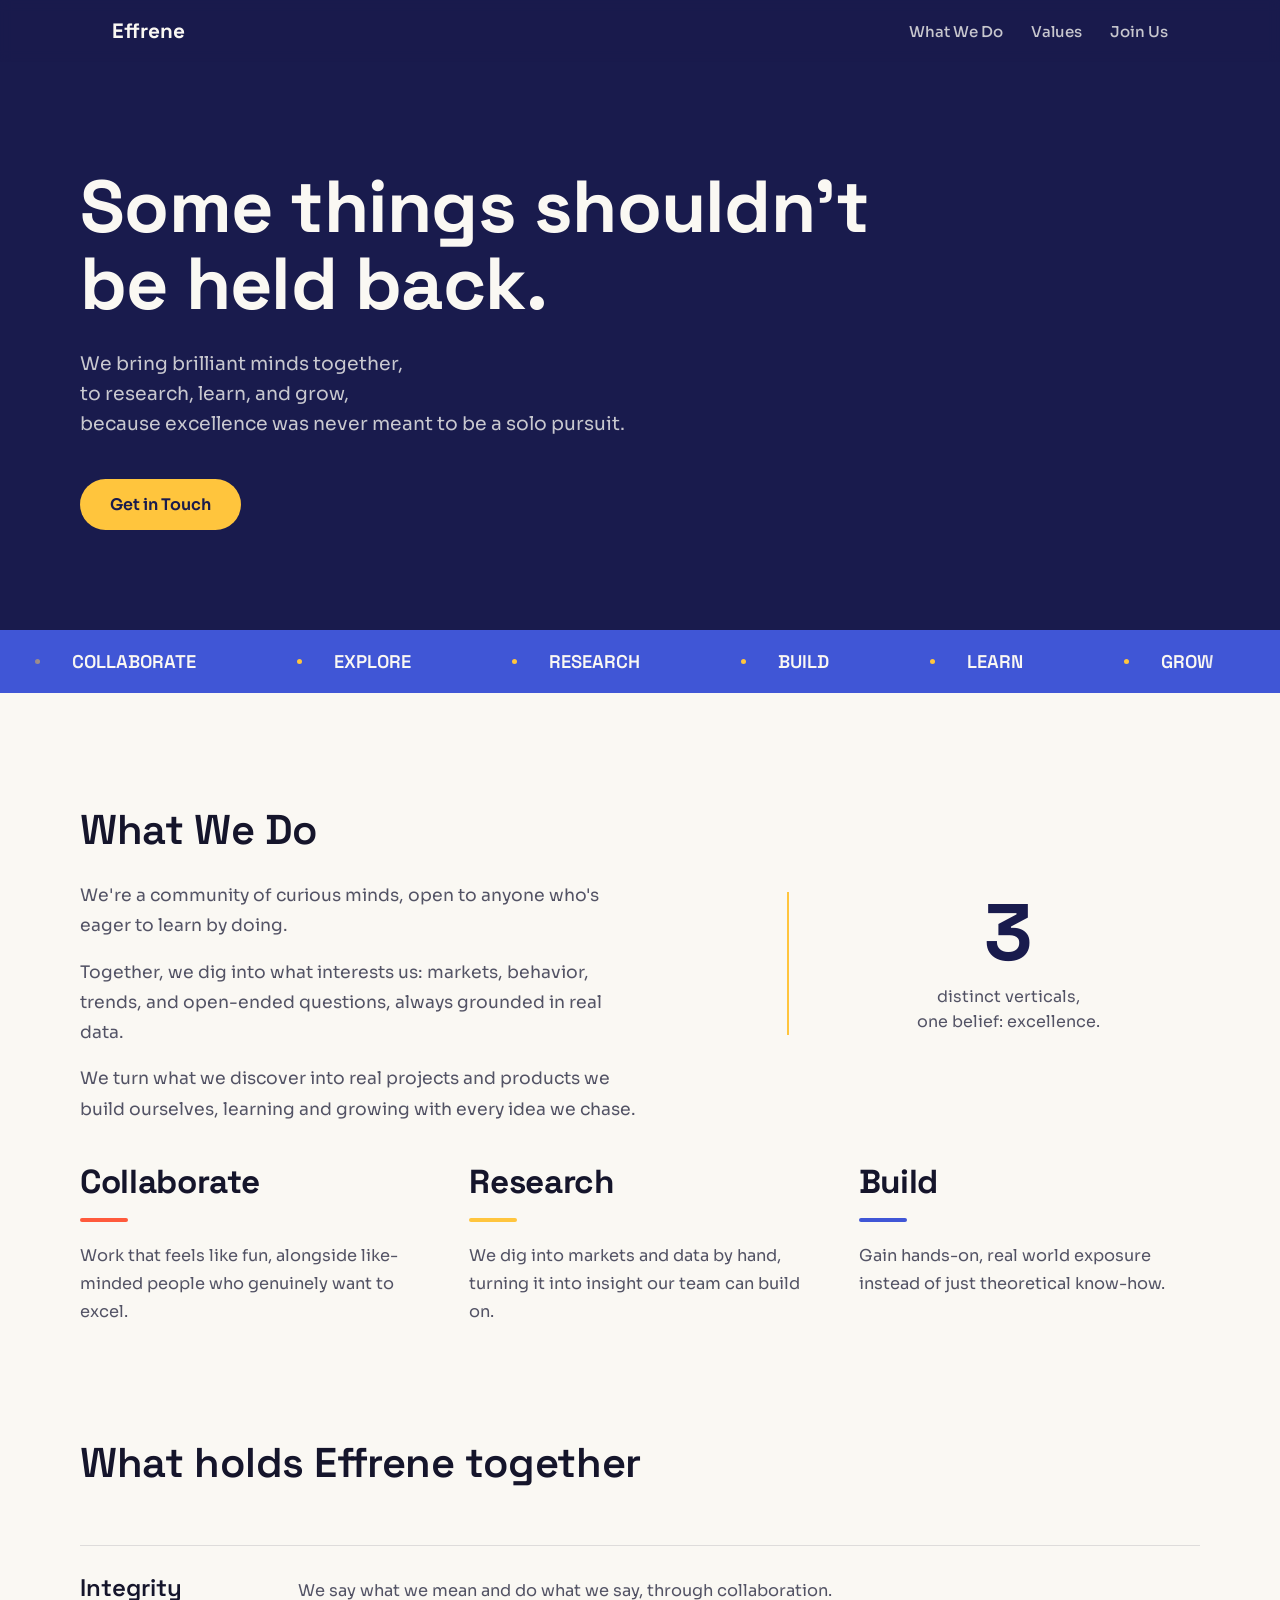
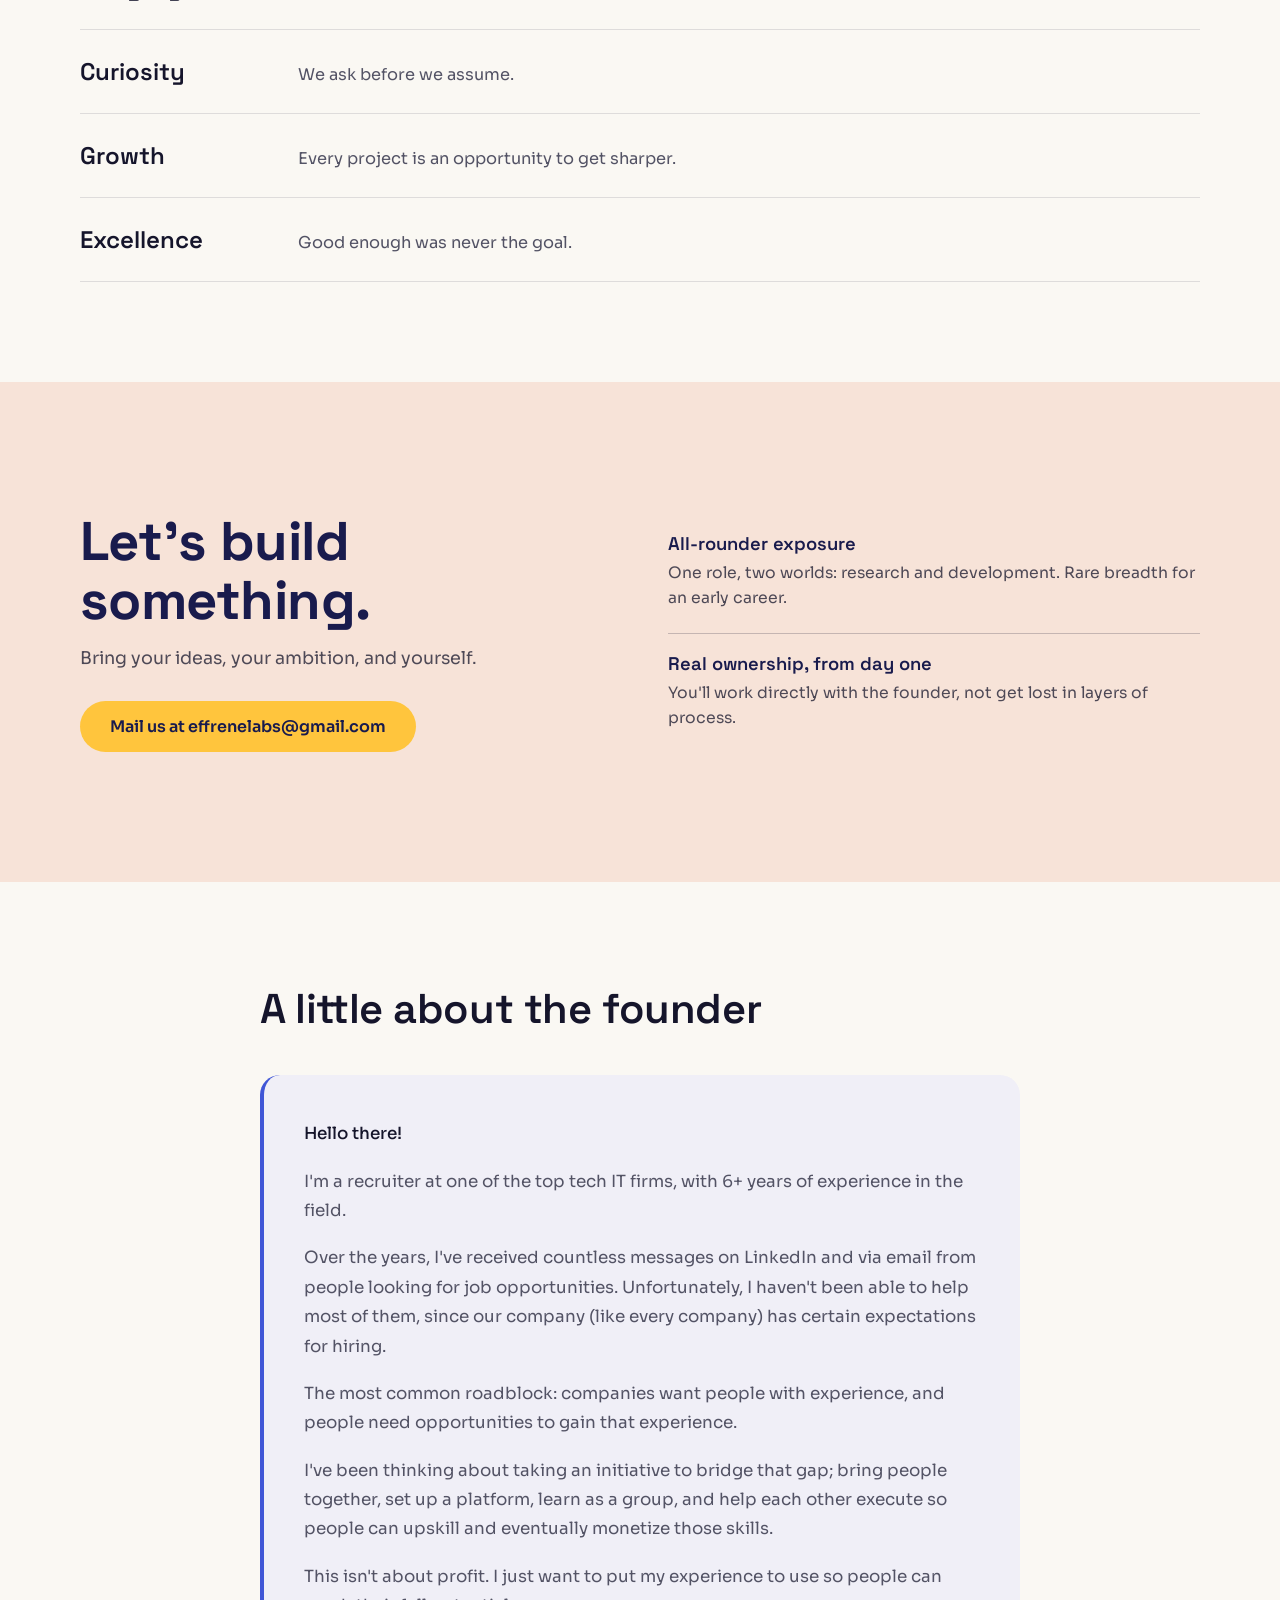
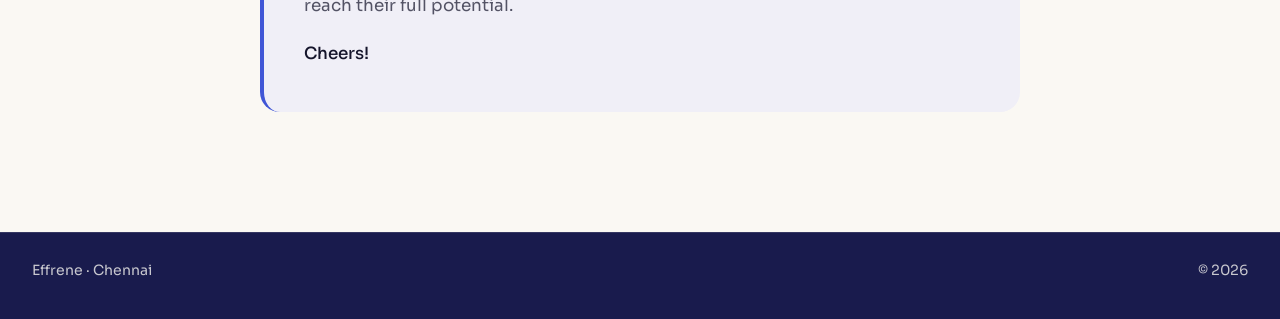
==== commit ca74a847: "Add files via upload" ====
--- a/index.html
+++ b/index.html
@@ -148,6 +148,22 @@
   .join-item p { font-size: 0.98rem; color: rgba(21,21,43,0.75); line-height: 1.6; }
   @media (max-width: 800px) { .join-grid { grid-template-columns: 1fr; } }
 
+  /* ---------- FOUNDER ---------- */
+  .founder { padding: 100px 32px 120px; background: var(--paper); }
+  .founder-wrap { max-width: 760px; }
+  .founder h2 { font-family: 'Space Grotesk', sans-serif; font-size: clamp(1.9rem, 3.4vw, 2.6rem); font-weight: 600; letter-spacing: -0.01em; margin-bottom: 40px; }
+  .founder-letter {
+    background: var(--lavender-soft); border-radius: 20px; padding: 44px 40px;
+    border-left: 4px solid var(--blue-electric);
+  }
+  .founder-letter p { font-size: 1.05rem; line-height: 1.75; color: var(--ink-soft); margin-bottom: 18px; }
+  .founder-letter p:last-child { margin-bottom: 0; }
+  .founder-letter p:first-child,
+  .founder-letter p:last-child { color: var(--ink); font-weight: 500; }
+  @media (max-width: 700px) {
+    .founder-letter { padding: 32px 24px; }
+  }
+
   /* ---------- FOOTER ---------- */
   footer {
     background: var(--indigo-deep); color: var(--paper-soft); padding: 28px 32px 40px; font-size: 0.88rem;
@@ -198,7 +214,7 @@
   <div class="wrap work-intro-grid">
     <div>
       <h2>What We Do</h2>
-      <p><span class="line">We're a community of curious minds, open to anyone who's eager to learn by doing.</span><span class="line">Together, we dig into what interests us: markets, behavior, trends, and open-ended questions, always grounded in real data, not assumptions.</span><span class="line">What we discover never stays on paper. We turn it into real projects and products we build ourselves, learning and growing with every idea we chase.</span></p>
+      <p><span class="line">We're a community of curious minds, open to anyone who's eager to learn by doing.</span><span class="line">Together, we dig into what interests us: markets, behavior, trends, and open-ended questions, always grounded in real data.</span><span class="line">We turn what we discover into real projects and products we build ourselves, learning and growing with every idea we chase.</span></p>
     </div>
     <div class="about-stat">
       <div class="num">3</div>
@@ -229,7 +245,7 @@
 
 <section class="values" id="values">
   <div class="wrap">
-    <h2>What holds it together</h2>
+    <h2>What holds Effrene together</h2>
     <div class="value-row">
       <div class="value-name">Integrity</div>
       <div class="value-desc">We say what we mean and do what we say, through collaboration.</div>
@@ -254,12 +270,12 @@
     <div>
       <h2>Let's build something.</h2>
       <p class="join-sub">Bring your ideas, your ambition, and yourself.</p>
-      <a class="btn-primary" href="mailto:abcd@gmail.com">Get in Touch</a>
+      <a class="btn-primary" href="mailto:effrenelabs@gmail.com">Mail us at effrenelabs@gmail.com</a>
     </div>
     <div class="join-list">
       <div class="join-item">
         <h4>All-rounder exposure</h4>
-        <p>One role, two worlds — research, and development. Rare breadth for an early career.</p>
+        <p>One role, two worlds: research and development. Rare breadth for an early career.</p>
       </div>
       <div class="join-item">
         <h4>Real ownership, from day one</h4>
@@ -269,6 +285,21 @@
   </div>
 </section>
 
+<section class="founder">
+  <div class="wrap founder-wrap">
+    <h2>A little about the founder</h2>
+    <div class="founder-letter">
+      <p>Hello there!</p>
+      <p>I'm a recruiter at one of the top tech IT firms, with 6+ years of experience in the field.</p>
+      <p>Over the years, I've received countless messages on LinkedIn and via email from people looking for job opportunities. Unfortunately, I haven't been able to help most of them, since our company (like every company) has certain expectations for hiring.</p>
+      <p>The most common roadblock: companies want people with experience, and people need opportunities to gain that experience.</p>
+      <p>I've been thinking about taking an initiative to bridge that gap; bring people together, set up a platform, learn as a group, and help each other execute so people can upskill and eventually monetize those skills.</p>
+      <p>This isn't about profit. I just want to put my experience to use so people can reach their full potential.</p>
+      <p>Cheers!</p>
+    </div>
+  </div>
+</section>
+
 <footer>
   <div>Effrene · Chennai</div>
   <div>© 2026</div>
